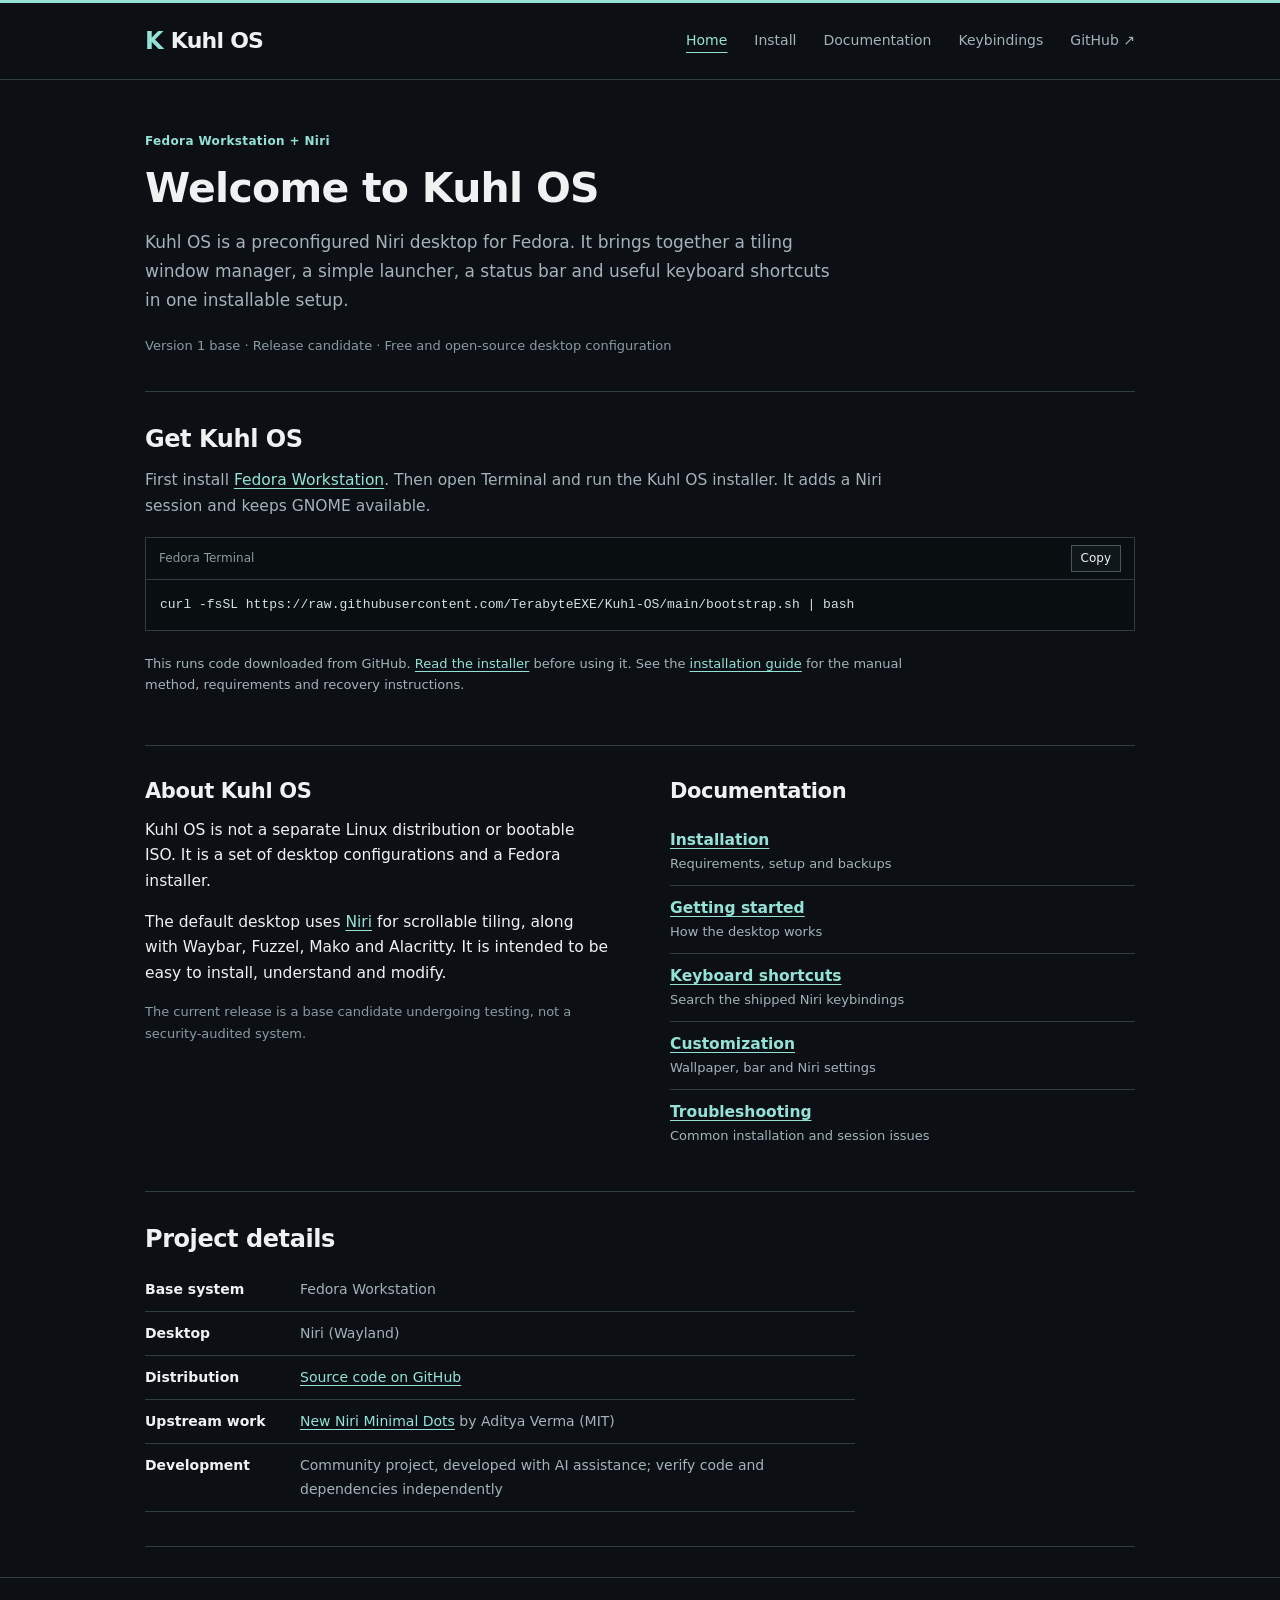
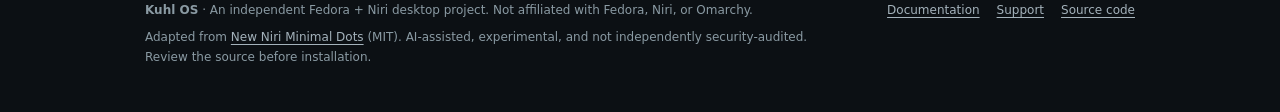
==== index.html @ a1ee79db "Debain like UI for wiki" ====
<!doctype html>
<html lang="en"><head><meta charset="utf-8"><meta name="viewport" content="width=device-width, initial-scale=1">
<meta name="theme-color" content="#0c1014"><meta name="description" content="Kuhl OS is a Fedora Workstation desktop setup based on Niri with a simple installer and documentation.">
<title>Fedora + Niri — Kuhl OS</title><link rel="icon" href="assets/favicon.svg" type="image/svg+xml">
<link rel="stylesheet" href="assets/site.css"><script src="assets/site.js" defer></script></head>
<body><a class="skip-link" href="#content">Skip to content</a>
<header class="topbar"><div class="wrap nav-inner">
<a href="index.html" class="brand" aria-label="Kuhl OS home"><span class="brand-mark" aria-hidden="true">K</span>Kuhl OS</a>
<button class="nav-toggle" type="button" data-nav-toggle aria-expanded="false" aria-controls="site-nav">Menu</button>
<nav id="site-nav" class="navlinks" data-navlinks aria-label="Main navigation"><a href="index.html" aria-current="page">Home</a><a href="install.html">Install</a><a href="wiki/index.html">Documentation</a><a href="wiki/keybinds.html">Keybindings</a><a class="nav-github" href="https://github.com/TerabyteEXE/Kuhl-OS" target="_blank" rel="noopener noreferrer">GitHub ↗</a></nav>
</div></header><main id="content"><div class="wrap">
<section class="home-intro" aria-labelledby="welcome">
      <p class="eyebrow">Fedora Workstation + Niri</p>
      <h1 id="welcome">Welcome to Kuhl OS</h1>
      <p class="lead">Kuhl OS is a preconfigured Niri desktop for Fedora. It brings together a tiling window manager, a simple launcher, a status bar and useful keyboard shortcuts in one installable setup.</p>
      <p class="project-meta">Version 1 base · Release candidate · Free and open-source desktop configuration</p>
    </section>

    <section class="home-section" aria-labelledby="install-heading">
      <h2 id="install-heading">Get Kuhl OS</h2>
      <p>First install <a href="https://fedoraproject.org/workstation/">Fedora Workstation</a>. Then open Terminal and run the Kuhl OS installer. It adds a Niri session and keeps GNOME available.</p>
      <div class="code-box">
        <div class="code-head"><span>Fedora Terminal</span><button type="button" class="copy-btn" data-copy="install-command" aria-label="Copy Kuhl OS install command">Copy</button></div>
        <pre id="install-command"><code>curl -fsSL https://raw.githubusercontent.com/TerabyteEXE/Kuhl-OS/main/bootstrap.sh | bash</code></pre>
      </div>
      <p class="home-note">This runs code downloaded from GitHub. <a href="https://github.com/TerabyteEXE/Kuhl-OS/blob/main/bootstrap.sh">Read the installer</a> before using it. See the <a href="install.html">installation guide</a> for the manual method, requirements and recovery instructions.</p>
    </section>

    <section class="home-section home-columns" aria-label="Project information and documentation">
      <div>
        <h2>About Kuhl OS</h2>
        <p>Kuhl OS is not a separate Linux distribution or bootable ISO. It is a set of desktop configurations and a Fedora installer.</p>
        <p>The default desktop uses <a href="https://github.com/YaLTeR/niri">Niri</a> for scrollable tiling, along with Waybar, Fuzzel, Mako and Alacritty. It is intended to be easy to install, understand and modify.</p>
        <p class="home-note">The current release is a base candidate undergoing testing, not a security-audited system.</p>
      </div>
      <div>
        <h2>Documentation</h2>
        <ul class="plain-list">
          <li><a href="install.html">Installation</a><span class="detail">Requirements, setup and backups</span></li>
          <li><a href="wiki/index.html">Getting started</a><span class="detail">How the desktop works</span></li>
          <li><a href="wiki/keybinds.html">Keyboard shortcuts</a><span class="detail">Search the shipped Niri keybindings</span></li>
          <li><a href="wiki/customization.html">Customization</a><span class="detail">Wallpaper, bar and Niri settings</span></li>
          <li><a href="wiki/troubleshooting.html">Troubleshooting</a><span class="detail">Common installation and session issues</span></li>
        </ul>
      </div>
    </section>

    <section class="home-section" aria-labelledby="details-heading">
      <h2 id="details-heading">Project details</h2>
      <table class="facts">
        <tbody>
          <tr><th scope="row">Base system</th><td>Fedora Workstation</td></tr>
          <tr><th scope="row">Desktop</th><td>Niri (Wayland)</td></tr>
          <tr><th scope="row">Distribution</th><td><a href="https://github.com/TerabyteEXE/Kuhl-OS">Source code on GitHub</a></td></tr>
          <tr><th scope="row">Upstream work</th><td><a href="https://github.com/youngcoder45/New-Niri-minimal-dots">New Niri Minimal Dots</a> by Aditya Verma (MIT)</td></tr>
          <tr><th scope="row">Development</th><td>Community project, developed with AI assistance; verify code and dependencies independently</td></tr>
        </tbody>
      </table>
    </section>
</div>
</main>
<footer class="footer"><div class="wrap footer-inner"><div>
<p><strong>Kuhl OS</strong> · An independent Fedora + Niri desktop project. Not affiliated with Fedora, Niri, or Omarchy.</p>
<p>Adapted from <a href="https://github.com/youngcoder45/New-Niri-minimal-dots">New Niri Minimal Dots</a> (MIT). AI-assisted, experimental, and not independently security-audited. Review the source before installation.</p></div>
<div class="footer-links"><a href="wiki/index.html">Documentation</a><a href="wiki/troubleshooting.html">Support</a><a href="https://github.com/TerabyteEXE/Kuhl-OS">Source code</a></div>
</div></footer></body></html>
---- assets/site.css ----
/* Kuhl OS web site · simple, documentation-first layout.
   Inspired by the straightforward structure of traditional Linux project sites.
   Original CSS; no Debian website source code is included. */
:root {
  color-scheme: dark;
  --bg: #0c1014;
  --panel: #10171b;
  --panel-alt: #141c20;
  --text: #eff2f2;
  --muted: #a4b2bb;
  --soft: #8a9aa3;
  --line: #303d43;
  --accent: #94e2d5;
  --accent-dark: #14342f;
  --code: #d2e1e3;
  --max: 990px;
}
* { box-sizing: border-box; }
html { scroll-behavior: smooth; }
body { margin: 0; min-height: 100vh; background: var(--bg); color: var(--text); font: 15.5px/1.65 system-ui, -apple-system, BlinkMacSystemFont, "Segoe UI", sans-serif; }
::selection { background: var(--accent); color: #0c1014; }
a { color: var(--accent); text-decoration: underline; text-decoration-thickness: 1px; text-underline-offset: 3px; }
a:hover { color: #c6fff3; }
button, input { font: inherit; }
button { cursor: pointer; }
a:focus-visible, button:focus-visible, input:focus-visible { outline: 2px solid var(--accent); outline-offset: 3px; }
[hidden] { display: none !important; }
.wrap { width: min(var(--max), calc(100% - 44px)); margin: 0 auto; }
.skip-link { position: absolute; top: -80px; left: 12px; z-index: 40; padding: 6px 12px; background: var(--accent); color: #071b1e; }
.skip-link:focus { top: 8px; }

/* Unadorned site navigation */
.topbar { border-top: 3px solid var(--accent); border-bottom: 1px solid var(--line); background: var(--bg); }
.nav-inner { min-height: 76px; display: flex; justify-content: space-between; align-items: center; column-gap: 30px; }
.brand { display: inline-flex; gap: 8px; align-items: center; flex-shrink: 0; font-size: 22px; font-weight: 700; letter-spacing: -.035em; color: var(--text); text-decoration: none; }
.brand:hover { color: var(--text); }
.brand-mark { color: var(--accent); font-size: 24px; font-weight: 700; line-height: 1; }
.navlinks { display: flex; align-items: center; gap: 27px; }
.navlinks a { font-size: 14px; color: var(--muted); text-decoration: none; }
.navlinks a:hover, .navlinks a[aria-current="page"] { color: var(--accent); text-decoration: underline; text-underline-offset: 7px; }
.navlinks .nav-github { color: var(--muted); }
.nav-toggle { display: none; background: transparent; border: 1px solid var(--line); border-radius: 2px; color: var(--text); padding: 5px 12px; }

/* Page typography */
main { min-height: calc(100vh - 270px); }
h1, h2, h3 { line-height: 1.3; font-weight: 650; letter-spacing: -.018em; }
h1 { font-size: clamp(31px, 4vw, 41px); margin: 0 0 13px; }
h2 { font-size: 24px; margin: 0 0 15px; }
h3 { font-size: 17px; margin: 0 0 6px; }
p { margin: 0 0 15px; }
.lead { font-size: 17px; color: var(--muted); max-width: 690px; line-height: 1.7; }
.eyebrow { color: var(--accent); font-weight: 650; font-size: 12px; margin: 0 0 10px; letter-spacing: .03em; }
.accent { color: var(--accent); }

/* Homepage: plain information, plain links, and a single install command */
.home-intro { padding: 52px 0 35px; border-bottom: 1px solid var(--line); }
.home-intro .lead { margin-bottom: 20px; }
.project-meta { font-size: 13px; color: var(--soft); margin: 0; }
.home-section { padding: 32px 0 34px; border-bottom: 1px solid var(--line); }
.home-section h2 { margin-bottom: 13px; }
.home-section > p { max-width: 770px; color: var(--muted); }
.home-columns { display: grid; grid-template-columns: 1fr 1fr; column-gap: 60px; }
.home-columns h2 { font-size: 21px; }
.plain-list { list-style: none; padding: 0; margin: 6px 0 0; }
.plain-list li { padding: 10px 0; border-bottom: 1px solid var(--line); }
.plain-list li:last-child { border-bottom: 0; }
.plain-list a { font-weight: 600; }
.plain-list .detail { display: block; color: var(--muted); font-size: 13px; }
.facts { border-collapse: collapse; font-size: 14px; width: 100%; max-width: 710px; }
.facts th, .facts td { text-align: left; padding: 10px 0; border-bottom: 1px solid var(--line); vertical-align: top; }
.facts th { width: 155px; font-weight: 650; color: var(--text); padding-right: 14px; }
.facts td { color: var(--muted); }
.home-note { color: var(--soft); font-size: 13px; }

/* Documentation pages retain all their content and interactions. */
.page-title { padding: 43px 0 29px; border-bottom: 1px solid var(--line); }
.page-title h1 { margin: 0 0 8px; }
.page-title .lead { margin: 0; font-size: 16px; }
.doc-shell { display: grid; grid-template-columns: 190px minmax(0, 1fr); column-gap: 46px; padding: 33px 0 68px; }
.side-nav { align-self: start; position: sticky; top: 18px; }
.side-label { font-size: 13px; color: var(--text); margin: 0 0 12px; font-weight: 700; }
.side-nav a { display: block; color: var(--muted); text-decoration: none; font-size: 13px; padding: 6px 0; }
.side-nav a:hover, .side-nav a.active { color: var(--accent); text-decoration: underline; text-underline-offset: 3px; }
.doc-content { min-width: 0; max-width: 760px; }
.doc-content h2 { font-size: 22px; border-bottom: 1px solid var(--line); padding-bottom: 7px; margin: 31px 0 13px; }
.doc-content h2:first-child { margin-top: 0; }
.doc-content h3 { font-size: 17px; margin: 23px 0 6px; }
.doc-content p, .doc-content li { color: var(--muted); }
.doc-content ul, .doc-content ol { padding-left: 23px; }
.doc-content li { margin: 8px 0; }
.doc-content strong { color: var(--text); }
.doc-content a:not(.action) { color: var(--accent); }
.note { padding: 12px 15px; margin: 20px 0; border-left: 3px solid var(--accent); background: var(--panel); color: var(--muted); font-size: 14px; }
.note strong { color: var(--text); }
.inline-code, .kbd { font: .87em/1.65 ui-monospace, SFMono-Regular, Menlo, Consolas, monospace; color: var(--code); background: #182227; padding: 2px 5px; border: 1px solid #304148; }
.kbd { white-space: normal; display: inline-block; }

/* Commands: functional copy buttons, understated framing */
.code-box { border: 1px solid var(--line); margin: 17px 0 22px; overflow: hidden; background: #090e11; }
.code-head { display: flex; justify-content: space-between; align-items: center; gap: 20px; padding: 7px 13px; border-bottom: 1px solid var(--line); color: var(--soft); font-size: 12px; }
.copy-btn { background: var(--panel); color: var(--text); border: 1px solid #455860; padding: 3px 9px; font-size: 12px; }
.copy-btn:hover { border-color: var(--accent); color: var(--accent); }
.code-box pre { color: var(--code); font: 13px/1.65 ui-monospace, SFMono-Regular, Menlo, Consolas, monospace; margin: 0; padding: 14px; overflow-x: auto; white-space: pre-wrap; overflow-wrap: anywhere; }
.code-box code { color: inherit; }
.steps { display: grid; gap: 17px; margin-top: 20px; }
.step { display: grid; grid-template-columns: 27px minmax(0, 1fr); column-gap: 14px; }
.step .no { font: 13px ui-monospace, monospace; color: var(--accent); padding-top: 2px; }
.step h3 { margin: 0 0 5px; }
.step p { margin-bottom: 0; }

/* Wiki links are just documentation links, not product cards */
.doc-card-grid { display: grid; grid-template-columns: 1fr 1fr; column-gap: 30px; row-gap: 0; margin: 5px 0 20px; }
.doc-card { display: block; text-decoration: none; padding: 12px 0; border-bottom: 1px solid var(--line); }
.doc-card:hover { text-decoration: none; }
.doc-card h3 { color: var(--accent); margin: 0 0 3px; font-size: 16px; }
.doc-card p { color: var(--muted); font-size: 13px; margin: 0; }

/* Searchable keybinding reference */
.key-search { width: 100%; color: var(--text); background: var(--panel); border: 1px solid #425158; padding: 10px 12px; margin: 5px 0 13px; }
.key-controls { display: flex; flex-wrap: wrap; gap: 6px; margin-bottom: 12px; }
.filter-btn { border: 1px solid var(--line); background: transparent; color: var(--muted); padding: 4px 9px; font-size: 12px; }
.filter-btn[aria-pressed="true"], .filter-btn:hover { color: #0b1c1e; border-color: var(--accent); background: var(--accent); }
.key-group { margin-bottom: 27px; }
.key-group h2 { font-size: 19px; margin: 24px 0 8px; }
.key-table { width: 100%; border-collapse: collapse; }
.key-table td { vertical-align: top; text-align: left; border-bottom: 1px solid #29373e; padding: 8px 5px; font-size: 13px; color: var(--muted); }
.key-table td:first-child { width: 43%; color: var(--text); }
.result-count { color: var(--soft); font-size: 13px; }
.no-results { display: none; padding: 18px 0; color: var(--muted); }
hr { border: 0; border-top: 1px solid var(--line); margin: 24px 0; }

/* Footer */
.footer { margin-top: 30px; border-top: 1px solid var(--line); padding: 23px 0 36px; }
.footer-inner { display: flex; justify-content: space-between; gap: 38px; }
.footer p { color: var(--soft); font-size: 12px; max-width: 680px; margin: 0 0 8px; }
.footer a { color: var(--muted); }
.footer-links { display: flex; align-items: start; gap: 17px; flex-wrap: wrap; font-size: 12px; }

@media (max-width: 800px) {
  .doc-shell { grid-template-columns: 150px minmax(0, 1fr); column-gap: 28px; }
  .navlinks { gap: 17px; }
  .home-columns { column-gap: 35px; }
}
@media (max-width: 660px) {
  .wrap { width: calc(100% - 30px); }
  .nav-inner { min-height: 63px; }
  .nav-toggle { display: block; }
  .navlinks { display: none; position: absolute; top: 65px; right: 0; left: 0; z-index: 22; flex-direction: column; align-items: stretch; gap: 0; padding: 9px 15px 14px; background: var(--bg); border-bottom: 1px solid var(--line); }
  .navlinks.open { display: flex; }
  .navlinks a { display: block; padding: 7px 0; }
  .home-intro { padding-top: 35px; }
  .home-section { padding: 27px 0; }
  .home-columns, .doc-card-grid { grid-template-columns: 1fr; }
  .home-columns > div + div { margin-top: 24px; }
  .page-title { padding-top: 30px; }
  .doc-shell { display: block; padding-top: 25px; }
  .side-nav { position: static; padding-bottom: 15px; border-bottom: 1px solid var(--line); margin-bottom: 24px; }
  .side-nav a { display: inline-block; margin-right: 16px; }
  .footer-inner { flex-direction: column; gap: 13px; }
  .facts th { width: 110px; }
  .key-table td:first-child { width: 52%; }
}
@media (prefers-reduced-motion: reduce) { html { scroll-behavior: auto; } }
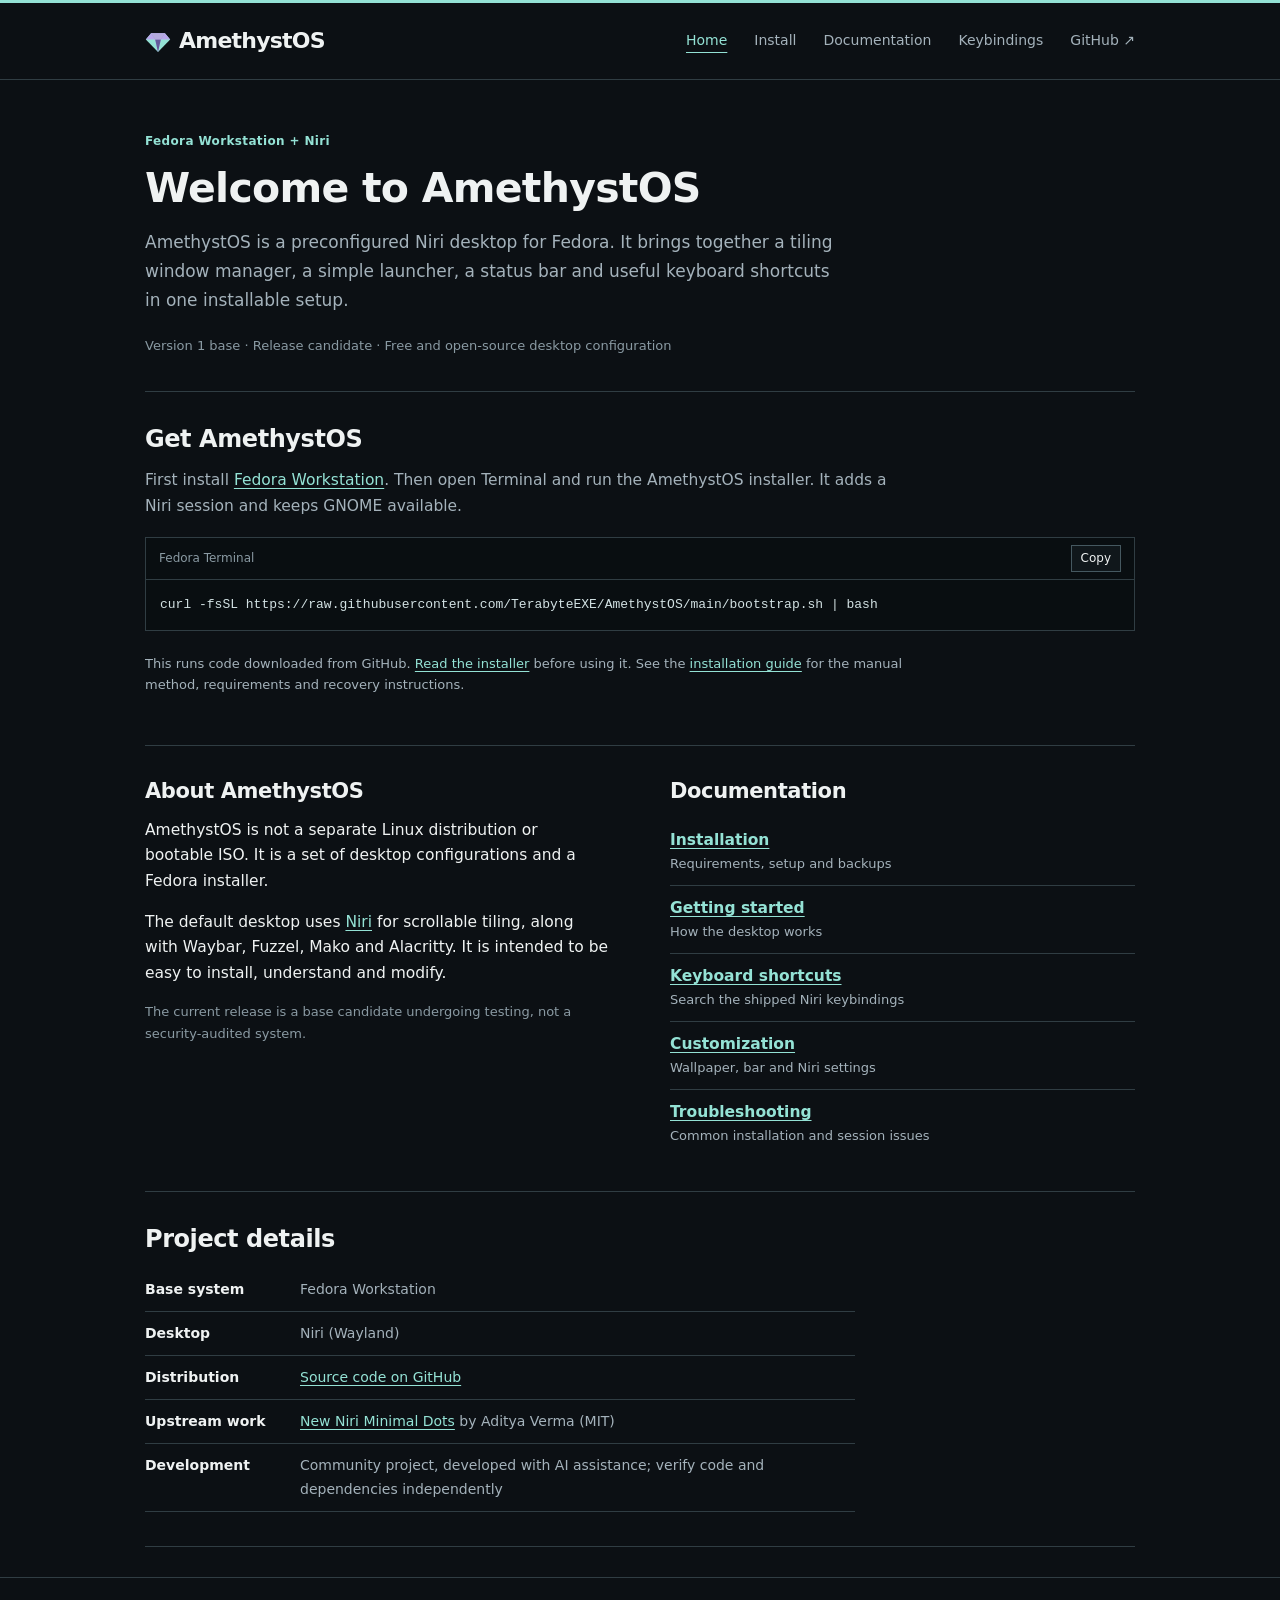
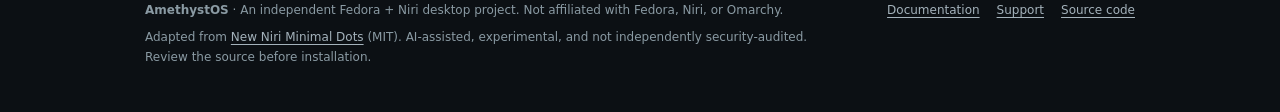
==== commit 839f7af1: "fixed" ====
--- a/index.html
+++ b/index.html
@@ -1,35 +1,35 @@
 <!doctype html>
 <html lang="en"><head><meta charset="utf-8"><meta name="viewport" content="width=device-width, initial-scale=1">
-<meta name="theme-color" content="#0c1014"><meta name="description" content="Kuhl OS is a Fedora Workstation desktop setup based on Niri with a simple installer and documentation.">
-<title>Fedora + Niri — Kuhl OS</title><link rel="icon" href="assets/favicon.svg" type="image/svg+xml">
+<meta name="theme-color" content="#0c1014"><meta name="description" content="AmethystOS is a Fedora Workstation desktop setup based on Niri with a simple installer and documentation.">
+<title>Fedora + Niri — AmethystOS</title><link rel="icon" href="assets/favicon.svg" type="image/svg+xml">
 <link rel="stylesheet" href="assets/site.css"><script src="assets/site.js" defer></script></head>
 <body><a class="skip-link" href="#content">Skip to content</a>
 <header class="topbar"><div class="wrap nav-inner">
-<a href="index.html" class="brand" aria-label="Kuhl OS home"><span class="brand-mark" aria-hidden="true">K</span>Kuhl OS</a>
+<a href="index.html" class="brand" aria-label="AmethystOS home"><img class="brand-icon" src="assets/logo.svg" alt="" width="26" height="26">AmethystOS</a>
 <button class="nav-toggle" type="button" data-nav-toggle aria-expanded="false" aria-controls="site-nav">Menu</button>
-<nav id="site-nav" class="navlinks" data-navlinks aria-label="Main navigation"><a href="index.html" aria-current="page">Home</a><a href="install.html">Install</a><a href="wiki/index.html">Documentation</a><a href="wiki/keybinds.html">Keybindings</a><a class="nav-github" href="https://github.com/TerabyteEXE/Kuhl-OS" target="_blank" rel="noopener noreferrer">GitHub ↗</a></nav>
+<nav id="site-nav" class="navlinks" data-navlinks aria-label="Main navigation"><a href="index.html" aria-current="page">Home</a><a href="install.html">Install</a><a href="wiki/index.html">Documentation</a><a href="wiki/keybinds.html">Keybindings</a><a class="nav-github" href="https://github.com/TerabyteEXE/AmethystOS" target="_blank" rel="noopener noreferrer">GitHub ↗</a></nav>
 </div></header><main id="content"><div class="wrap">
 <section class="home-intro" aria-labelledby="welcome">
       <p class="eyebrow">Fedora Workstation + Niri</p>
-      <h1 id="welcome">Welcome to Kuhl OS</h1>
-      <p class="lead">Kuhl OS is a preconfigured Niri desktop for Fedora. It brings together a tiling window manager, a simple launcher, a status bar and useful keyboard shortcuts in one installable setup.</p>
+      <h1 id="welcome">Welcome to AmethystOS</h1>
+      <p class="lead">AmethystOS is a preconfigured Niri desktop for Fedora. It brings together a tiling window manager, a simple launcher, a status bar and useful keyboard shortcuts in one installable setup.</p>
       <p class="project-meta">Version 1 base · Release candidate · Free and open-source desktop configuration</p>
     </section>
 
     <section class="home-section" aria-labelledby="install-heading">
-      <h2 id="install-heading">Get Kuhl OS</h2>
-      <p>First install <a href="https://fedoraproject.org/workstation/">Fedora Workstation</a>. Then open Terminal and run the Kuhl OS installer. It adds a Niri session and keeps GNOME available.</p>
+      <h2 id="install-heading">Get AmethystOS</h2>
+      <p>First install <a href="https://fedoraproject.org/workstation/">Fedora Workstation</a>. Then open Terminal and run the AmethystOS installer. It adds a Niri session and keeps GNOME available.</p>
       <div class="code-box">
-        <div class="code-head"><span>Fedora Terminal</span><button type="button" class="copy-btn" data-copy="install-command" aria-label="Copy Kuhl OS install command">Copy</button></div>
-        <pre id="install-command"><code>curl -fsSL https://raw.githubusercontent.com/TerabyteEXE/Kuhl-OS/main/bootstrap.sh | bash</code></pre>
+        <div class="code-head"><span>Fedora Terminal</span><button type="button" class="copy-btn" data-copy="install-command" aria-label="Copy AmethystOS install command">Copy</button></div>
+        <pre id="install-command"><code>curl -fsSL https://raw.githubusercontent.com/TerabyteEXE/AmethystOS/main/bootstrap.sh | bash</code></pre>
       </div>
-      <p class="home-note">This runs code downloaded from GitHub. <a href="https://github.com/TerabyteEXE/Kuhl-OS/blob/main/bootstrap.sh">Read the installer</a> before using it. See the <a href="install.html">installation guide</a> for the manual method, requirements and recovery instructions.</p>
+      <p class="home-note">This runs code downloaded from GitHub. <a href="https://github.com/TerabyteEXE/AmethystOS/blob/main/bootstrap.sh">Read the installer</a> before using it. See the <a href="install.html">installation guide</a> for the manual method, requirements and recovery instructions.</p>
     </section>
 
     <section class="home-section home-columns" aria-label="Project information and documentation">
       <div>
-        <h2>About Kuhl OS</h2>
-        <p>Kuhl OS is not a separate Linux distribution or bootable ISO. It is a set of desktop configurations and a Fedora installer.</p>
+        <h2>About AmethystOS</h2>
+        <p>AmethystOS is not a separate Linux distribution or bootable ISO. It is a set of desktop configurations and a Fedora installer.</p>
         <p>The default desktop uses <a href="https://github.com/YaLTeR/niri">Niri</a> for scrollable tiling, along with Waybar, Fuzzel, Mako and Alacritty. It is intended to be easy to install, understand and modify.</p>
         <p class="home-note">The current release is a base candidate undergoing testing, not a security-audited system.</p>
       </div>
@@ -51,7 +51,7 @@
         <tbody>
           <tr><th scope="row">Base system</th><td>Fedora Workstation</td></tr>
           <tr><th scope="row">Desktop</th><td>Niri (Wayland)</td></tr>
-          <tr><th scope="row">Distribution</th><td><a href="https://github.com/TerabyteEXE/Kuhl-OS">Source code on GitHub</a></td></tr>
+          <tr><th scope="row">Distribution</th><td><a href="https://github.com/TerabyteEXE/AmethystOS">Source code on GitHub</a></td></tr>
           <tr><th scope="row">Upstream work</th><td><a href="https://github.com/youngcoder45/New-Niri-minimal-dots">New Niri Minimal Dots</a> by Aditya Verma (MIT)</td></tr>
           <tr><th scope="row">Development</th><td>Community project, developed with AI assistance; verify code and dependencies independently</td></tr>
         </tbody>
@@ -60,7 +60,7 @@
 </div>
 </main>
 <footer class="footer"><div class="wrap footer-inner"><div>
-<p><strong>Kuhl OS</strong> · An independent Fedora + Niri desktop project. Not affiliated with Fedora, Niri, or Omarchy.</p>
+<p><strong>AmethystOS</strong> · An independent Fedora + Niri desktop project. Not affiliated with Fedora, Niri, or Omarchy.</p>
 <p>Adapted from <a href="https://github.com/youngcoder45/New-Niri-minimal-dots">New Niri Minimal Dots</a> (MIT). AI-assisted, experimental, and not independently security-audited. Review the source before installation.</p></div>
-<div class="footer-links"><a href="wiki/index.html">Documentation</a><a href="wiki/troubleshooting.html">Support</a><a href="https://github.com/TerabyteEXE/Kuhl-OS">Source code</a></div>
+<div class="footer-links"><a href="wiki/index.html">Documentation</a><a href="wiki/troubleshooting.html">Support</a><a href="https://github.com/TerabyteEXE/AmethystOS">Source code</a></div>
 </div></footer></body></html>
--- a/assets/site.css
+++ b/assets/site.css
@@ -1,4 +1,4 @@
-/* Kuhl OS web site · simple, documentation-first layout.
+/* AmethystOS web site · simple, documentation-first layout.
    Inspired by the straightforward structure of traditional Linux project sites.
    Original CSS; no Debian website source code is included. */
 :root {
@@ -34,7 +34,7 @@
 .nav-inner { min-height: 76px; display: flex; justify-content: space-between; align-items: center; column-gap: 30px; }
 .brand { display: inline-flex; gap: 8px; align-items: center; flex-shrink: 0; font-size: 22px; font-weight: 700; letter-spacing: -.035em; color: var(--text); text-decoration: none; }
 .brand:hover { color: var(--text); }
-.brand-mark { color: var(--accent); font-size: 24px; font-weight: 700; line-height: 1; }
+.brand-icon { display: block; width: 26px; height: 26px; flex: 0 0 26px; }
 .navlinks { display: flex; align-items: center; gap: 27px; }
 .navlinks a { font-size: 14px; color: var(--muted); text-decoration: none; }
 .navlinks a:hover, .navlinks a[aria-current="page"] { color: var(--accent); text-decoration: underline; text-underline-offset: 7px; }
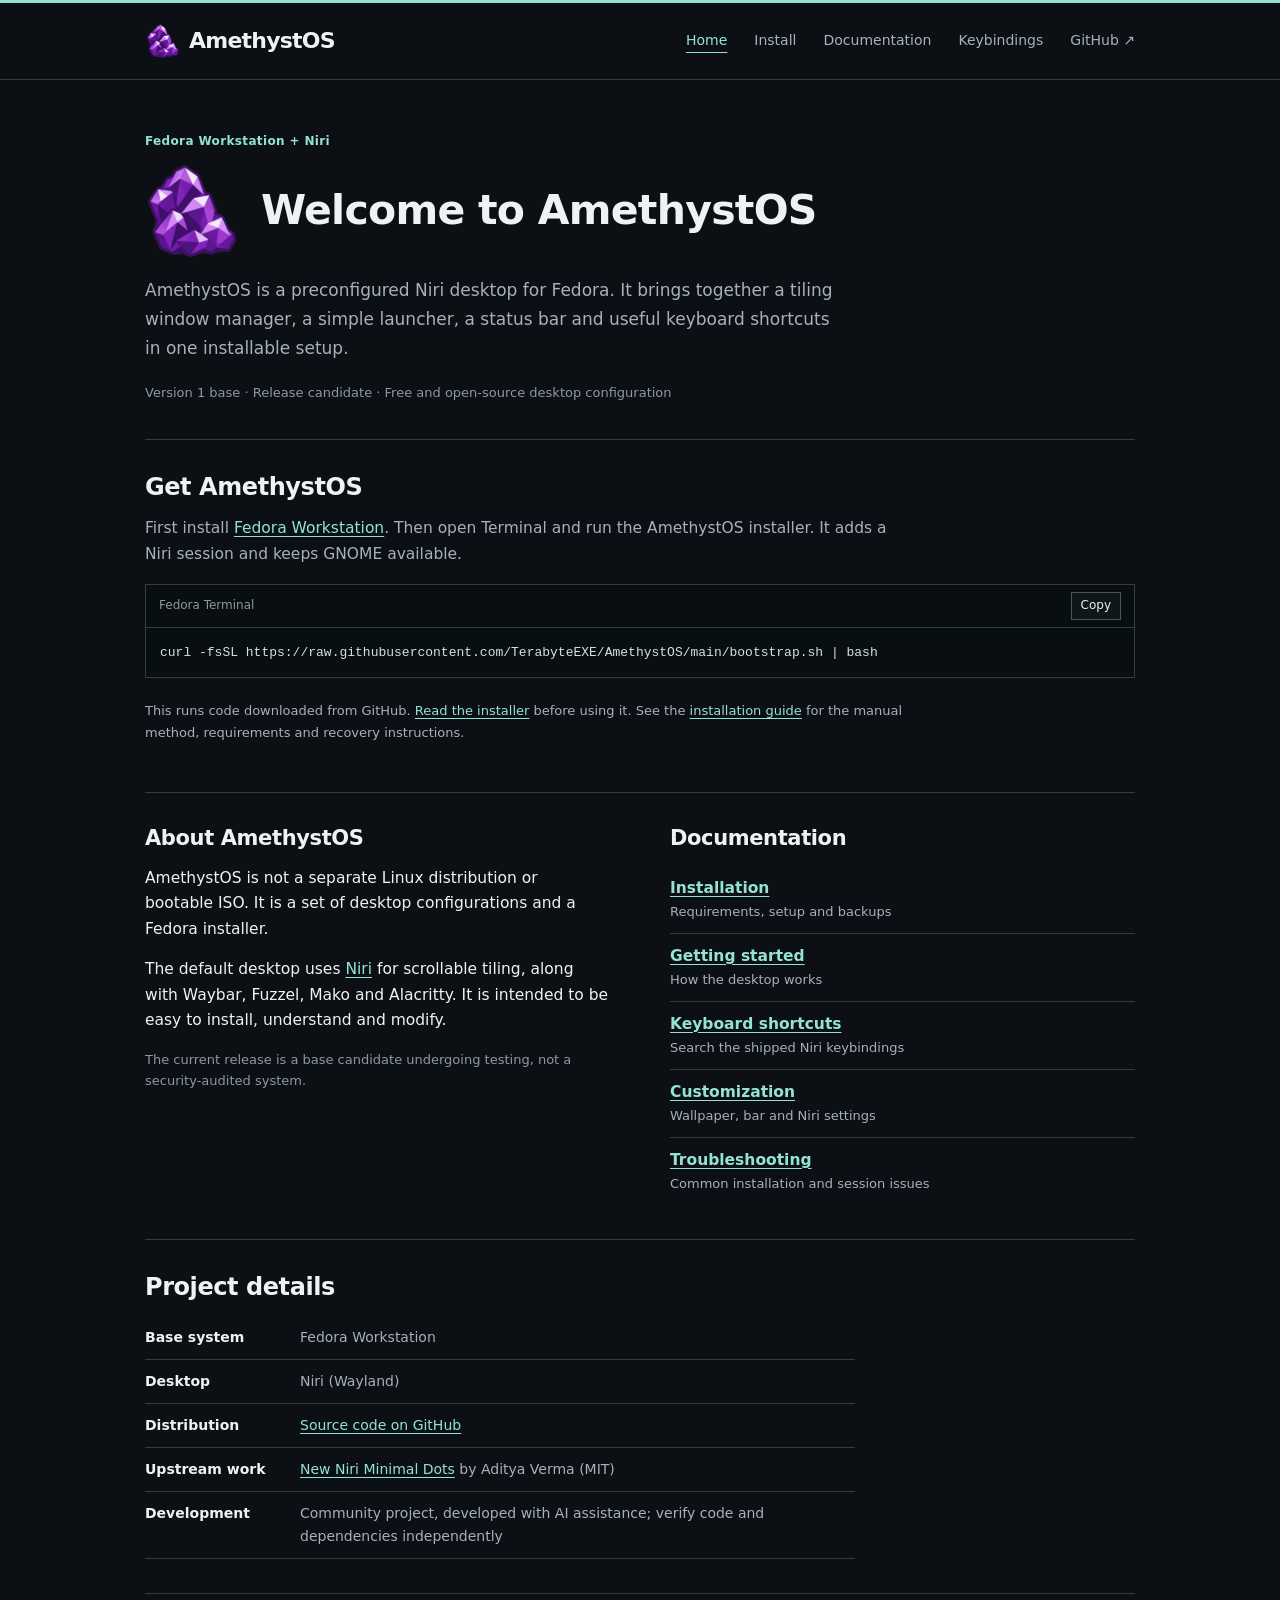
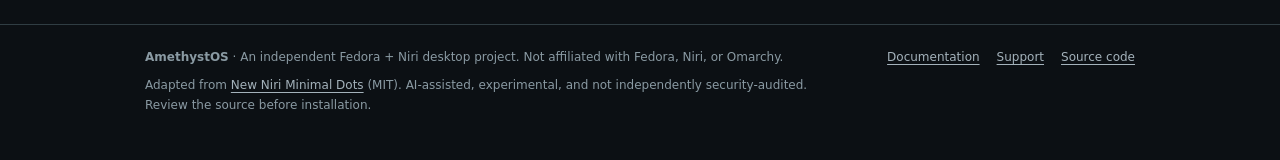
==== commit 4bb13078: "Logo and proper website" ====
--- a/index.html
+++ b/index.html
@@ -1,17 +1,21 @@
 <!doctype html>
 <html lang="en"><head><meta charset="utf-8"><meta name="viewport" content="width=device-width, initial-scale=1">
 <meta name="theme-color" content="#0c1014"><meta name="description" content="AmethystOS is a Fedora Workstation desktop setup based on Niri with a simple installer and documentation.">
-<title>Fedora + Niri — AmethystOS</title><link rel="icon" href="assets/favicon.svg" type="image/svg+xml">
+<title>Fedora + Niri — AmethystOS</title><link rel="icon" href="assets/favicon.png" type="image/png">
+<link rel="apple-touch-icon" href="assets/apple-touch-icon.png">
 <link rel="stylesheet" href="assets/site.css"><script src="assets/site.js" defer></script></head>
 <body><a class="skip-link" href="#content">Skip to content</a>
 <header class="topbar"><div class="wrap nav-inner">
-<a href="index.html" class="brand" aria-label="AmethystOS home"><img class="brand-icon" src="assets/logo.svg" alt="" width="26" height="26">AmethystOS</a>
+<a href="index.html" class="brand" aria-label="AmethystOS home"><img class="brand-icon" src="assets/branding/amethyst-logo.png" alt="" width="36" height="36">AmethystOS</a>
 <button class="nav-toggle" type="button" data-nav-toggle aria-expanded="false" aria-controls="site-nav">Menu</button>
 <nav id="site-nav" class="navlinks" data-navlinks aria-label="Main navigation"><a href="index.html" aria-current="page">Home</a><a href="install.html">Install</a><a href="wiki/index.html">Documentation</a><a href="wiki/keybinds.html">Keybindings</a><a class="nav-github" href="https://github.com/TerabyteEXE/AmethystOS" target="_blank" rel="noopener noreferrer">GitHub ↗</a></nav>
 </div></header><main id="content"><div class="wrap">
 <section class="home-intro" aria-labelledby="welcome">
       <p class="eyebrow">Fedora Workstation + Niri</p>
-      <h1 id="welcome">Welcome to AmethystOS</h1>
+      <div class="home-heading">
+        <img class="home-mark" src="assets/branding/amethyst-logo.png" alt="AmethystOS purple crystal logo" width="94" height="98">
+        <h1 id="welcome">Welcome to AmethystOS</h1>
+      </div>
       <p class="lead">AmethystOS is a preconfigured Niri desktop for Fedora. It brings together a tiling window manager, a simple launcher, a status bar and useful keyboard shortcuts in one installable setup.</p>
       <p class="project-meta">Version 1 base · Release candidate · Free and open-source desktop configuration</p>
     </section>
--- a/assets/site.css
+++ b/assets/site.css
@@ -34,7 +34,7 @@
 .nav-inner { min-height: 76px; display: flex; justify-content: space-between; align-items: center; column-gap: 30px; }
 .brand { display: inline-flex; gap: 8px; align-items: center; flex-shrink: 0; font-size: 22px; font-weight: 700; letter-spacing: -.035em; color: var(--text); text-decoration: none; }
 .brand:hover { color: var(--text); }
-.brand-icon { display: block; width: 26px; height: 26px; flex: 0 0 26px; }
+.brand-icon { display: block; width: 36px; height: 36px; flex: 0 0 36px; object-fit: contain; }
 .navlinks { display: flex; align-items: center; gap: 27px; }
 .navlinks a { font-size: 14px; color: var(--muted); text-decoration: none; }
 .navlinks a:hover, .navlinks a[aria-current="page"] { color: var(--accent); text-decoration: underline; text-underline-offset: 7px; }
@@ -55,6 +55,11 @@
 /* Homepage: plain information, plain links, and a single install command */
 .home-intro { padding: 52px 0 35px; border-bottom: 1px solid var(--line); }
 .home-intro .lead { margin-bottom: 20px; }
+/* Official crystal logo, supplied by the project creator. Simple presentation,
+   with no generated illustration or redesigned mark. */
+.home-heading { display: flex; align-items: center; gap: 22px; margin-bottom: 16px; }
+.home-mark { display: block; width: 94px; height: 98px; object-fit: contain; flex: 0 0 94px; }
+.home-heading h1 { margin-bottom: 0; }
 .project-meta { font-size: 13px; color: var(--soft); margin: 0; }
 .home-section { padding: 32px 0 34px; border-bottom: 1px solid var(--line); }
 .home-section h2 { margin-bottom: 13px; }
@@ -149,6 +154,9 @@
   .navlinks.open { display: flex; }
   .navlinks a { display: block; padding: 7px 0; }
   .home-intro { padding-top: 35px; }
+  .home-heading { gap: 12px; align-items: center; }
+  .home-mark { width: 66px; height: 69px; flex-basis: 66px; }
+  .home-heading h1 { font-size: clamp(26px, 7vw, 34px); }
   .home-section { padding: 27px 0; }
   .home-columns, .doc-card-grid { grid-template-columns: 1fr; }
   .home-columns > div + div { margin-top: 24px; }
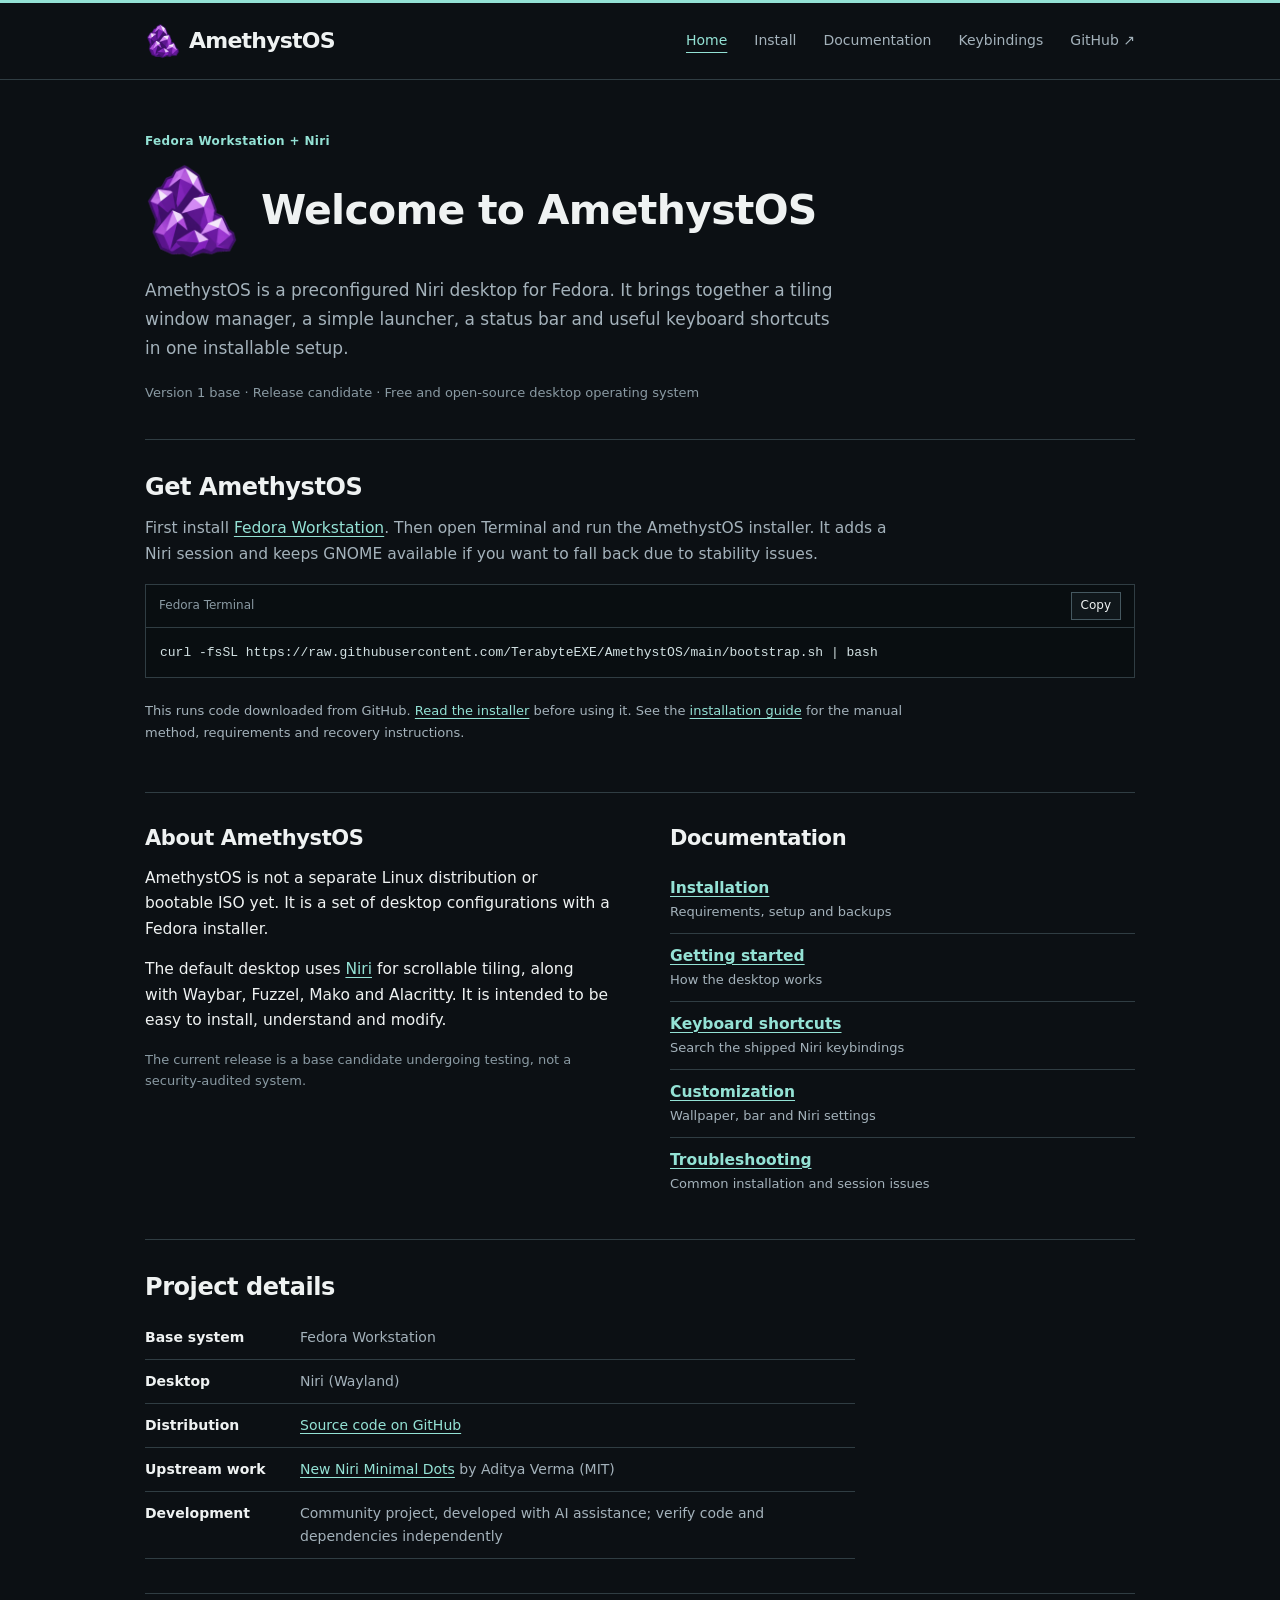
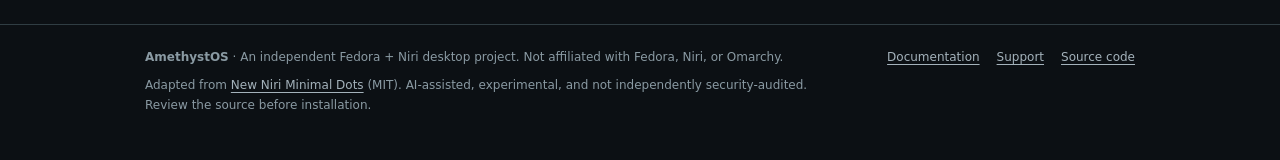
==== commit 04d67fec: "Update project description and installation instructions" ====
--- a/index.html
+++ b/index.html
@@ -17,12 +17,12 @@
         <h1 id="welcome">Welcome to AmethystOS</h1>
       </div>
       <p class="lead">AmethystOS is a preconfigured Niri desktop for Fedora. It brings together a tiling window manager, a simple launcher, a status bar and useful keyboard shortcuts in one installable setup.</p>
-      <p class="project-meta">Version 1 base · Release candidate · Free and open-source desktop configuration</p>
+      <p class="project-meta">Version 1 base · Release candidate · Free and open-source desktop operating system</p>
     </section>
 
     <section class="home-section" aria-labelledby="install-heading">
       <h2 id="install-heading">Get AmethystOS</h2>
-      <p>First install <a href="https://fedoraproject.org/workstation/">Fedora Workstation</a>. Then open Terminal and run the AmethystOS installer. It adds a Niri session and keeps GNOME available.</p>
+      <p>First install <a href="https://fedoraproject.org/workstation/">Fedora Workstation</a>. Then open Terminal and run the AmethystOS installer. It adds a Niri session and keeps GNOME available if you want to fall back due to stability issues.</p>
       <div class="code-box">
         <div class="code-head"><span>Fedora Terminal</span><button type="button" class="copy-btn" data-copy="install-command" aria-label="Copy AmethystOS install command">Copy</button></div>
         <pre id="install-command"><code>curl -fsSL https://raw.githubusercontent.com/TerabyteEXE/AmethystOS/main/bootstrap.sh | bash</code></pre>
@@ -33,7 +33,7 @@
     <section class="home-section home-columns" aria-label="Project information and documentation">
       <div>
         <h2>About AmethystOS</h2>
-        <p>AmethystOS is not a separate Linux distribution or bootable ISO. It is a set of desktop configurations and a Fedora installer.</p>
+        <p>AmethystOS is not a separate Linux distribution or bootable ISO yet. It is a set of desktop configurations with a Fedora installer.</p>
         <p>The default desktop uses <a href="https://github.com/YaLTeR/niri">Niri</a> for scrollable tiling, along with Waybar, Fuzzel, Mako and Alacritty. It is intended to be easy to install, understand and modify.</p>
         <p class="home-note">The current release is a base candidate undergoing testing, not a security-audited system.</p>
       </div>
@@ -67,4 +67,4 @@
 <p><strong>AmethystOS</strong> · An independent Fedora + Niri desktop project. Not affiliated with Fedora, Niri, or Omarchy.</p>
 <p>Adapted from <a href="https://github.com/youngcoder45/New-Niri-minimal-dots">New Niri Minimal Dots</a> (MIT). AI-assisted, experimental, and not independently security-audited. Review the source before installation.</p></div>
 <div class="footer-links"><a href="wiki/index.html">Documentation</a><a href="wiki/troubleshooting.html">Support</a><a href="https://github.com/TerabyteEXE/AmethystOS">Source code</a></div>
-</div></footer></body></html>+</div></footer></body></html>
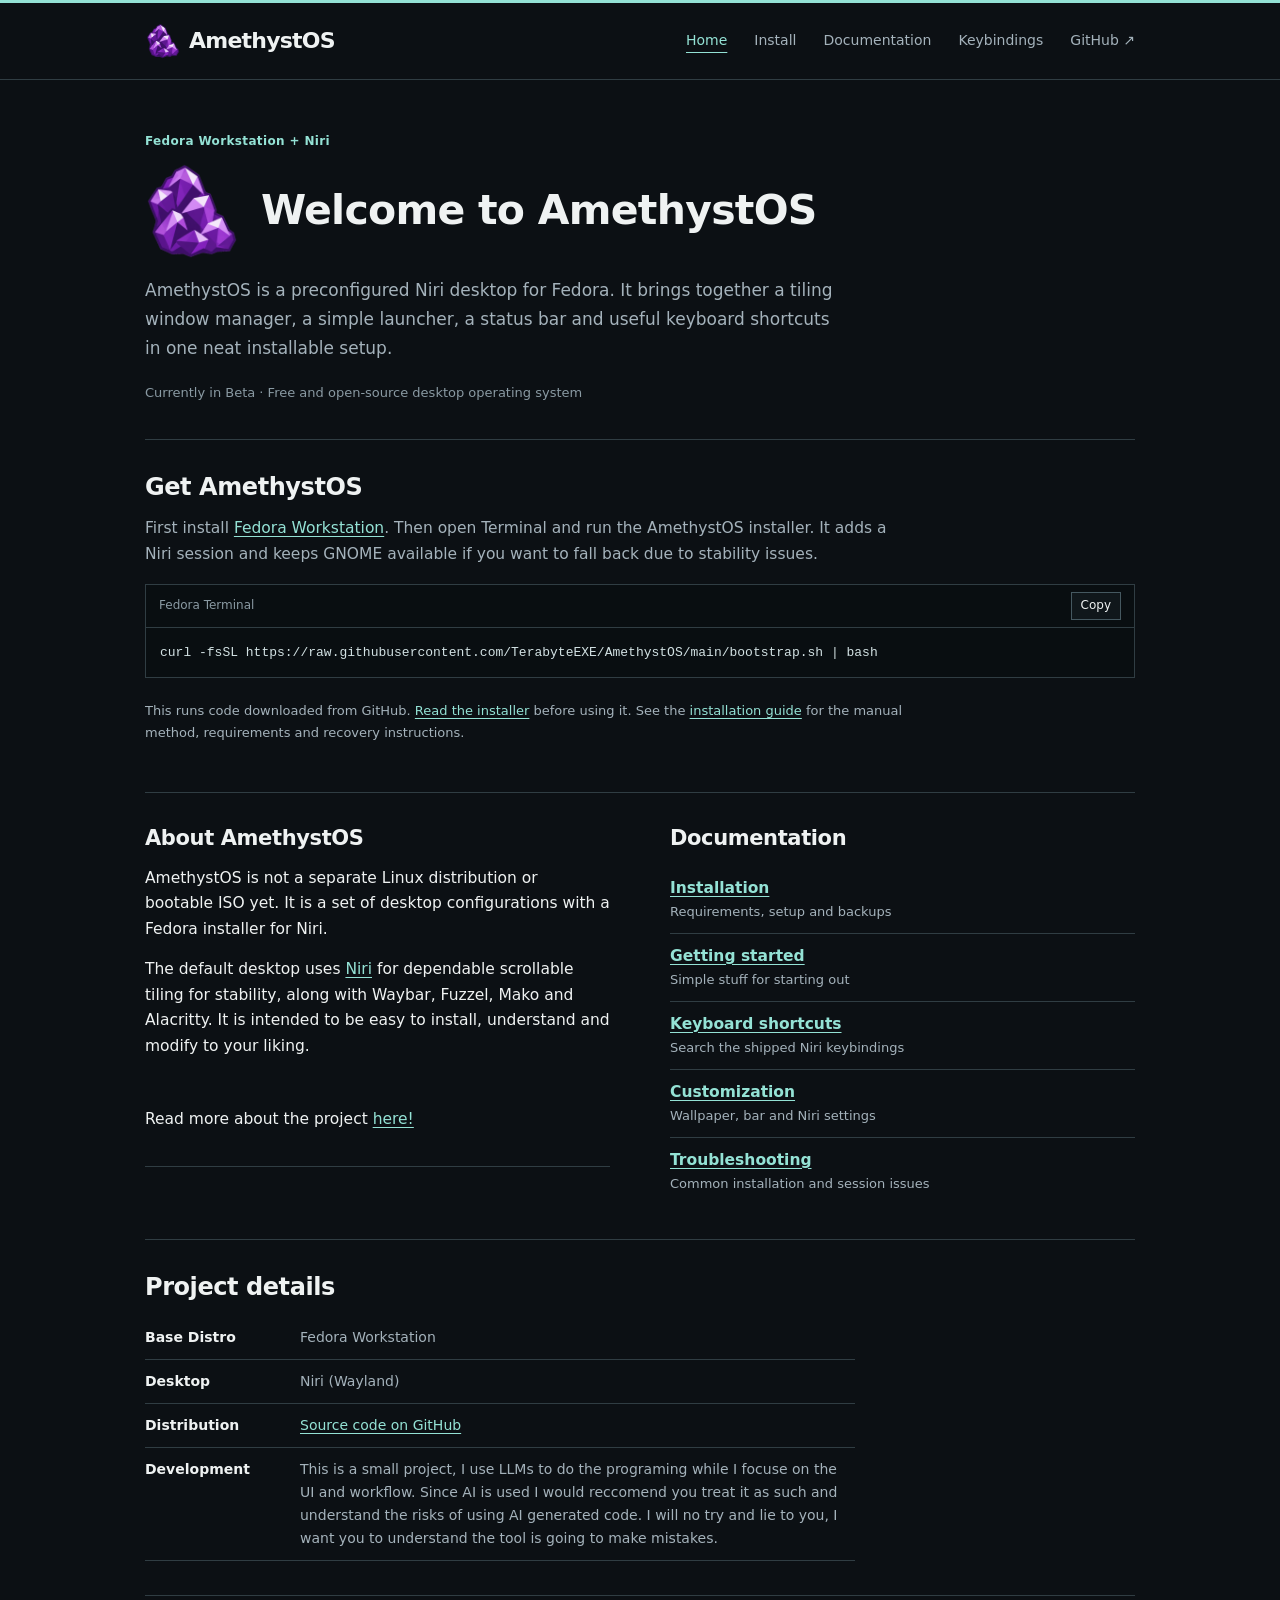
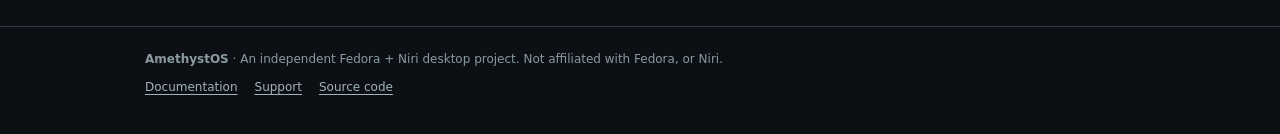
==== commit 91b37a3a: "added about and fixed wallpapers." ====
--- a/index.html
+++ b/index.html
@@ -16,10 +16,9 @@
         <img class="home-mark" src="assets/branding/amethyst-logo.png" alt="AmethystOS purple crystal logo" width="94" height="98">
         <h1 id="welcome">Welcome to AmethystOS</h1>
       </div>
-      <p class="lead">AmethystOS is a preconfigured Niri desktop for Fedora. It brings together a tiling window manager, a simple launcher, a status bar and useful keyboard shortcuts in one installable setup.</p>
-      <p class="project-meta">Version 1 base · Release candidate · Free and open-source desktop operating system</p>
+      <p class="lead">AmethystOS is a preconfigured Niri desktop for Fedora. It brings together a tiling window manager, a simple launcher, a status bar and useful keyboard shortcuts in one neat installable setup.</p>
+      <p class="project-meta">Currently in Beta · Free and open-source desktop operating system</p>
     </section>
-
     <section class="home-section" aria-labelledby="install-heading">
       <h2 id="install-heading">Get AmethystOS</h2>
       <p>First install <a href="https://fedoraproject.org/workstation/">Fedora Workstation</a>. Then open Terminal and run the AmethystOS installer. It adds a Niri session and keeps GNOME available if you want to fall back due to stability issues.</p>
@@ -33,15 +32,15 @@
     <section class="home-section home-columns" aria-label="Project information and documentation">
       <div>
         <h2>About AmethystOS</h2>
-        <p>AmethystOS is not a separate Linux distribution or bootable ISO yet. It is a set of desktop configurations with a Fedora installer.</p>
-        <p>The default desktop uses <a href="https://github.com/YaLTeR/niri">Niri</a> for scrollable tiling, along with Waybar, Fuzzel, Mako and Alacritty. It is intended to be easy to install, understand and modify.</p>
-        <p class="home-note">The current release is a base candidate undergoing testing, not a security-audited system.</p>
+        <p>AmethystOS is not a separate Linux distribution or bootable ISO yet. It is a set of desktop configurations with a Fedora installer for Niri.</p>
+        <p>The default desktop uses <a href="https://github.com/YaLTeR/niri">Niri</a> for dependable scrollable tiling for stability, along with Waybar, Fuzzel, Mako and Alacritty. It is intended to be easy to install, understand and modify to your liking.</p>
+        <p class="home-section">Read more about the project <a href="about.html">here!</a></p>
       </div>
       <div>
         <h2>Documentation</h2>
         <ul class="plain-list">
           <li><a href="install.html">Installation</a><span class="detail">Requirements, setup and backups</span></li>
-          <li><a href="wiki/index.html">Getting started</a><span class="detail">How the desktop works</span></li>
+          <li><a href="wiki/index.html">Getting started</a><span class="detail">Simple stuff for starting out</span></li>
           <li><a href="wiki/keybinds.html">Keyboard shortcuts</a><span class="detail">Search the shipped Niri keybindings</span></li>
           <li><a href="wiki/customization.html">Customization</a><span class="detail">Wallpaper, bar and Niri settings</span></li>
           <li><a href="wiki/troubleshooting.html">Troubleshooting</a><span class="detail">Common installation and session issues</span></li>
@@ -53,18 +52,16 @@
       <h2 id="details-heading">Project details</h2>
       <table class="facts">
         <tbody>
-          <tr><th scope="row">Base system</th><td>Fedora Workstation</td></tr>
+          <tr><th scope="row">Base Distro</th><td>Fedora Workstation</td></tr>
           <tr><th scope="row">Desktop</th><td>Niri (Wayland)</td></tr>
           <tr><th scope="row">Distribution</th><td><a href="https://github.com/TerabyteEXE/AmethystOS">Source code on GitHub</a></td></tr>
-          <tr><th scope="row">Upstream work</th><td><a href="https://github.com/youngcoder45/New-Niri-minimal-dots">New Niri Minimal Dots</a> by Aditya Verma (MIT)</td></tr>
-          <tr><th scope="row">Development</th><td>Community project, developed with AI assistance; verify code and dependencies independently</td></tr>
+          <tr><th scope="row">Development</th><td>This is a small project, I use LLMs to do the programing while I focuse on the UI and workflow. Since AI is used I would reccomend you treat it as such and understand the risks of using AI generated code. I will no try and lie to you, I want you to understand the tool is going to make mistakes.</td></tr>
         </tbody>
       </table>
     </section>
 </div>
 </main>
 <footer class="footer"><div class="wrap footer-inner"><div>
-<p><strong>AmethystOS</strong> · An independent Fedora + Niri desktop project. Not affiliated with Fedora, Niri, or Omarchy.</p>
-<p>Adapted from <a href="https://github.com/youngcoder45/New-Niri-minimal-dots">New Niri Minimal Dots</a> (MIT). AI-assisted, experimental, and not independently security-audited. Review the source before installation.</p></div>
+<p><strong>AmethystOS</strong> · An independent Fedora + Niri desktop project. Not affiliated with Fedora, or Niri.</p>
 <div class="footer-links"><a href="wiki/index.html">Documentation</a><a href="wiki/troubleshooting.html">Support</a><a href="https://github.com/TerabyteEXE/AmethystOS">Source code</a></div>
 </div></footer></body></html>
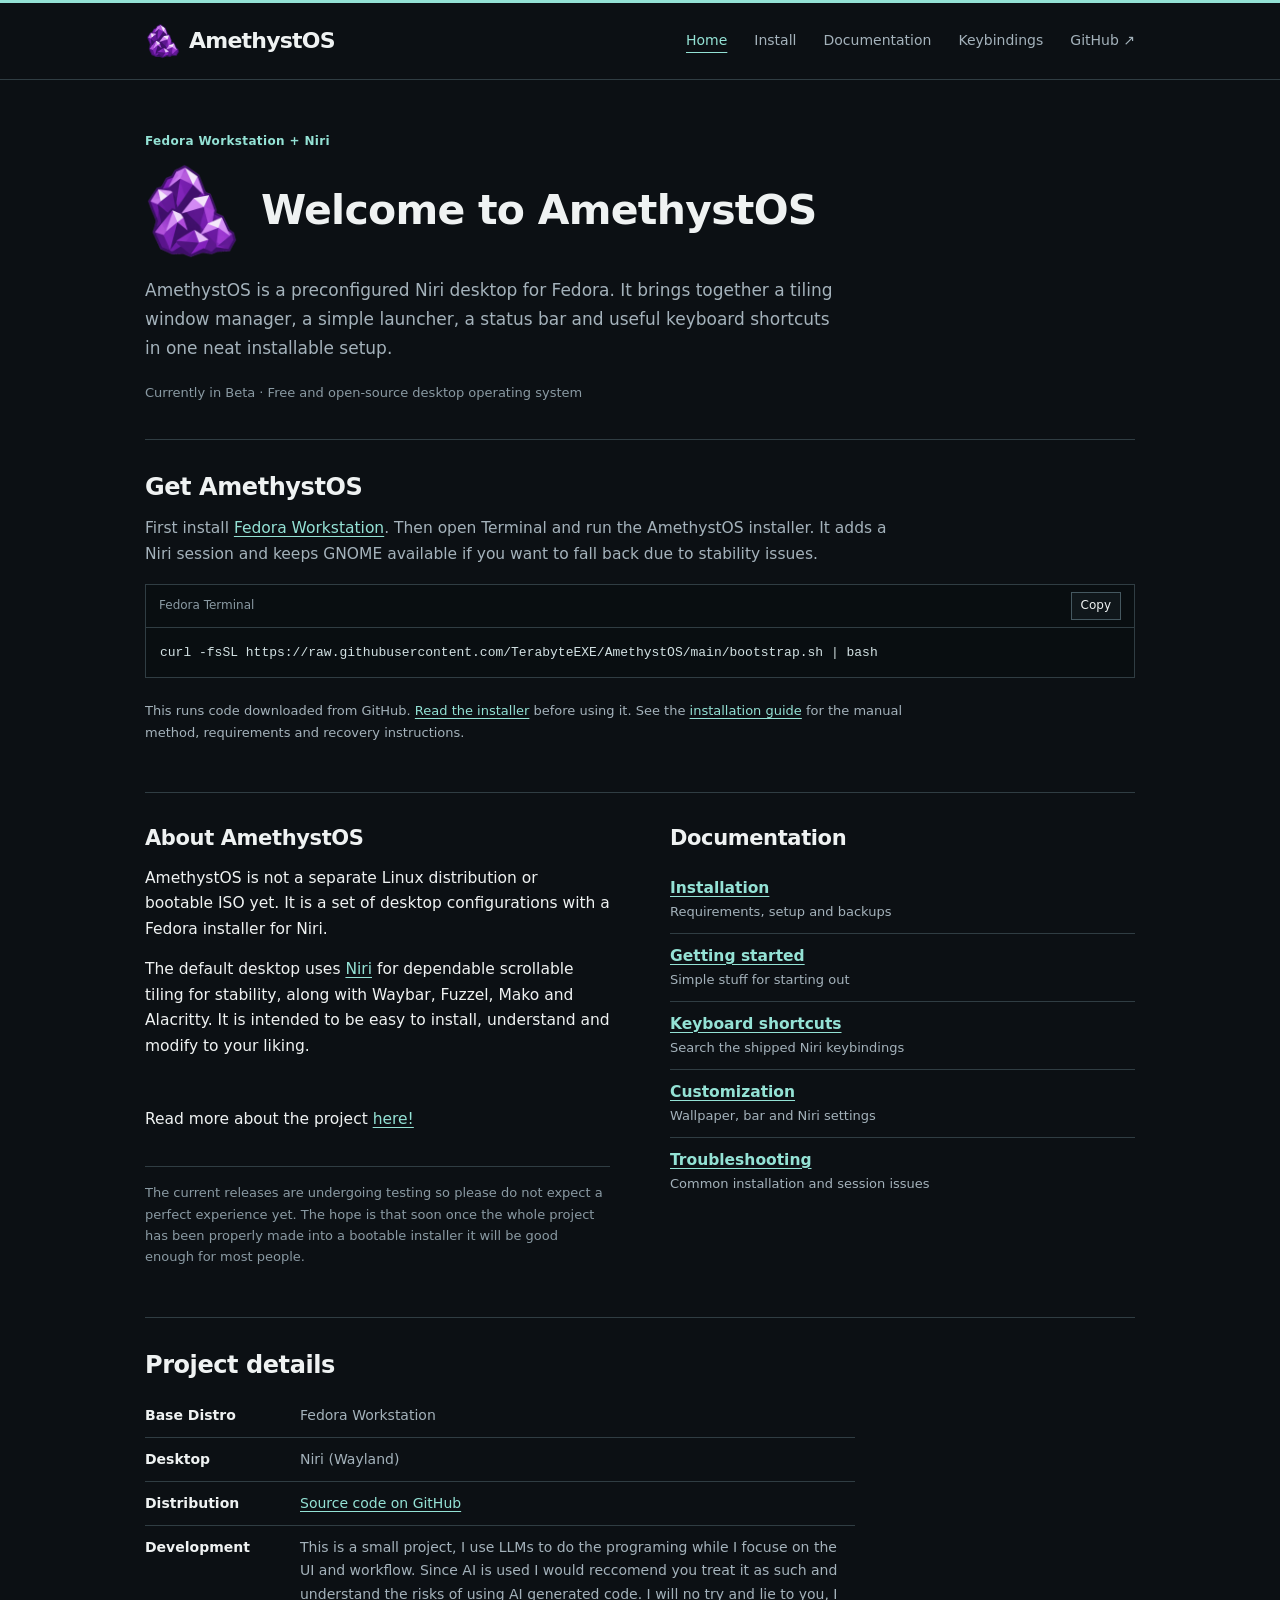
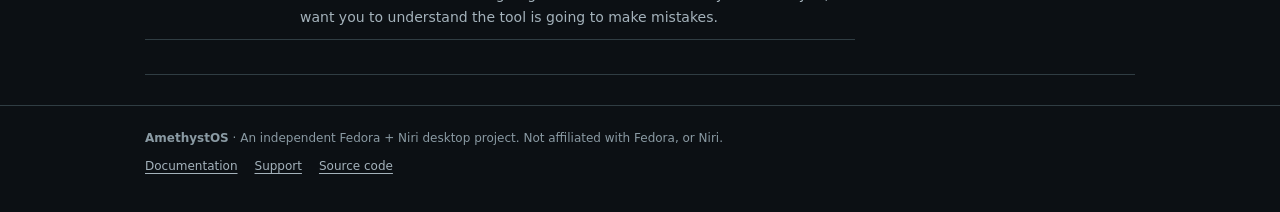
==== commit 1d517209: "fixed test" ====
--- a/index.html
+++ b/index.html
@@ -19,6 +19,7 @@
       <p class="lead">AmethystOS is a preconfigured Niri desktop for Fedora. It brings together a tiling window manager, a simple launcher, a status bar and useful keyboard shortcuts in one neat installable setup.</p>
       <p class="project-meta">Currently in Beta · Free and open-source desktop operating system</p>
     </section>
+
     <section class="home-section" aria-labelledby="install-heading">
       <h2 id="install-heading">Get AmethystOS</h2>
       <p>First install <a href="https://fedoraproject.org/workstation/">Fedora Workstation</a>. Then open Terminal and run the AmethystOS installer. It adds a Niri session and keeps GNOME available if you want to fall back due to stability issues.</p>
@@ -35,6 +36,7 @@
         <p>AmethystOS is not a separate Linux distribution or bootable ISO yet. It is a set of desktop configurations with a Fedora installer for Niri.</p>
         <p>The default desktop uses <a href="https://github.com/YaLTeR/niri">Niri</a> for dependable scrollable tiling for stability, along with Waybar, Fuzzel, Mako and Alacritty. It is intended to be easy to install, understand and modify to your liking.</p>
         <p class="home-section">Read more about the project <a href="about.html">here!</a></p>
+        <p class="home-note">The current releases are undergoing testing so please do not expect a perfect experience yet. The hope is that soon once the whole project has been properly made into a bootable installer it will be good enough for most people.</p>
       </div>
       <div>
         <h2>Documentation</h2>
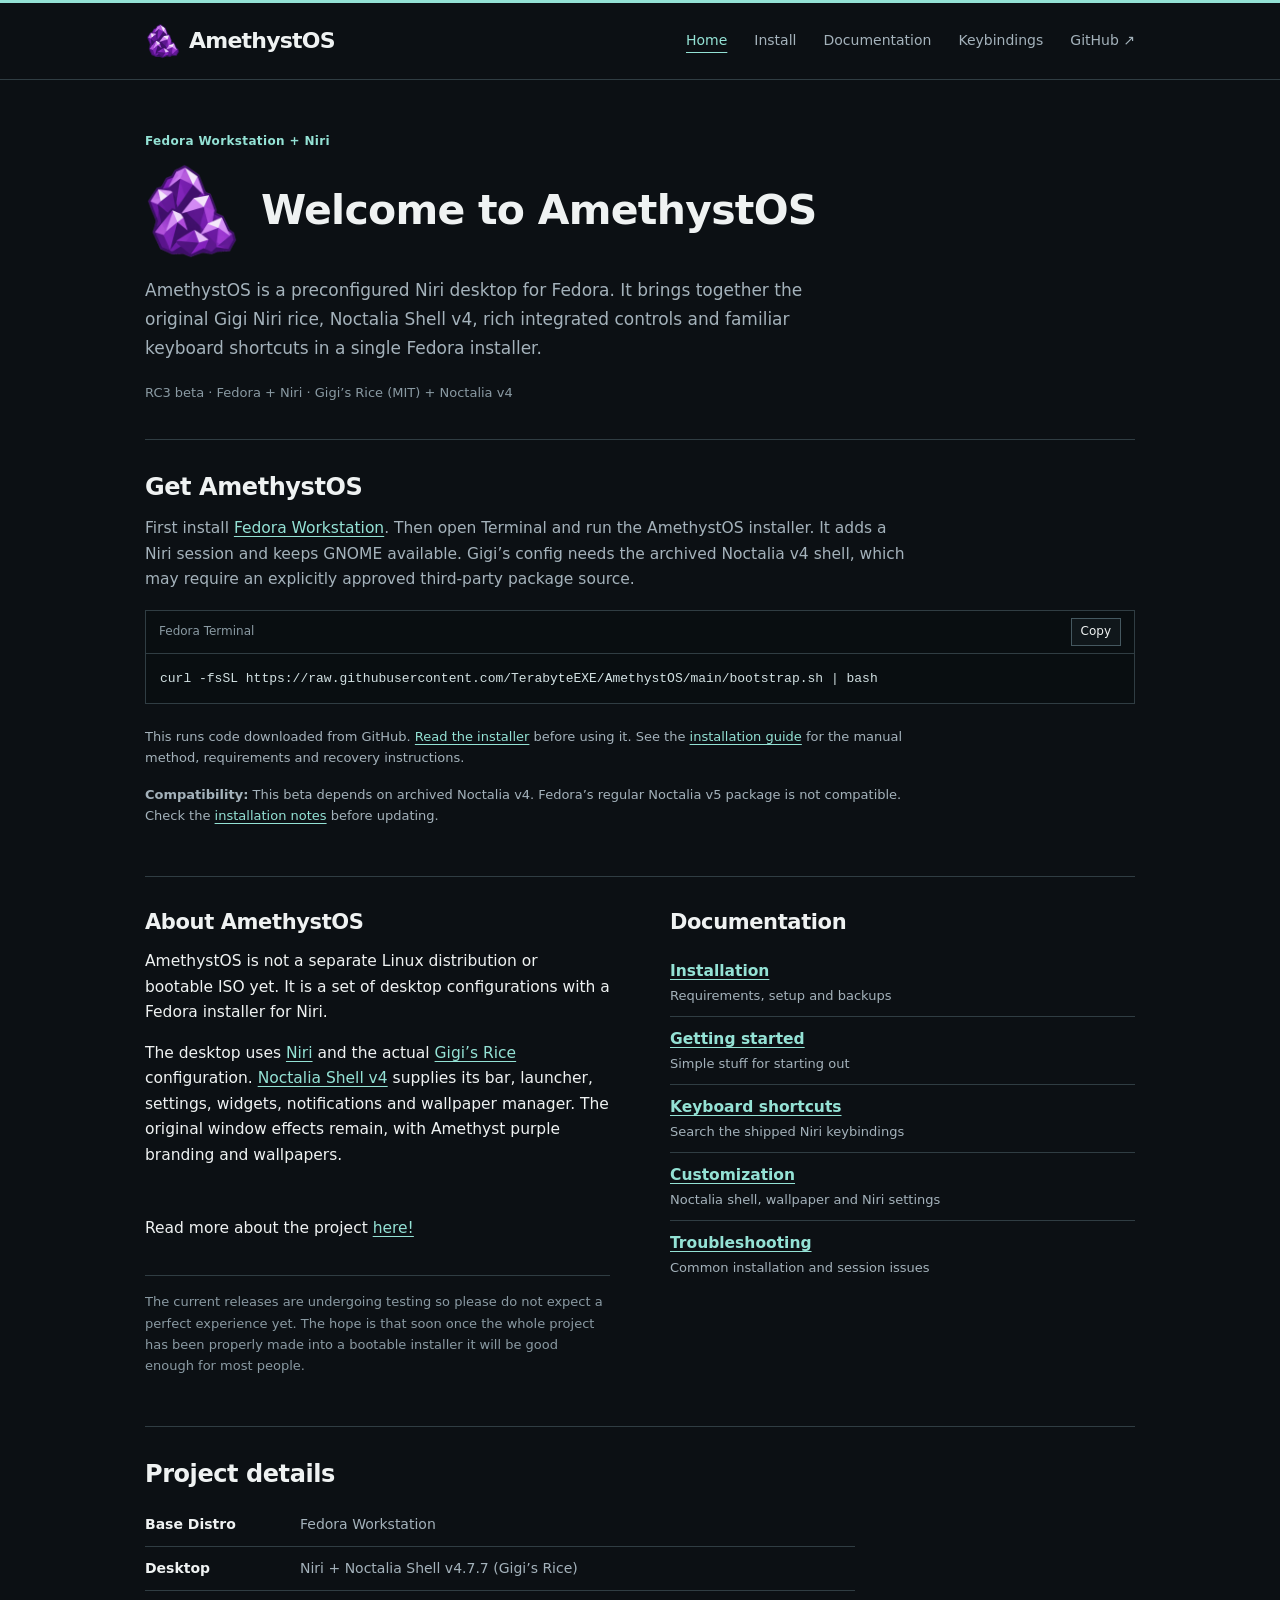
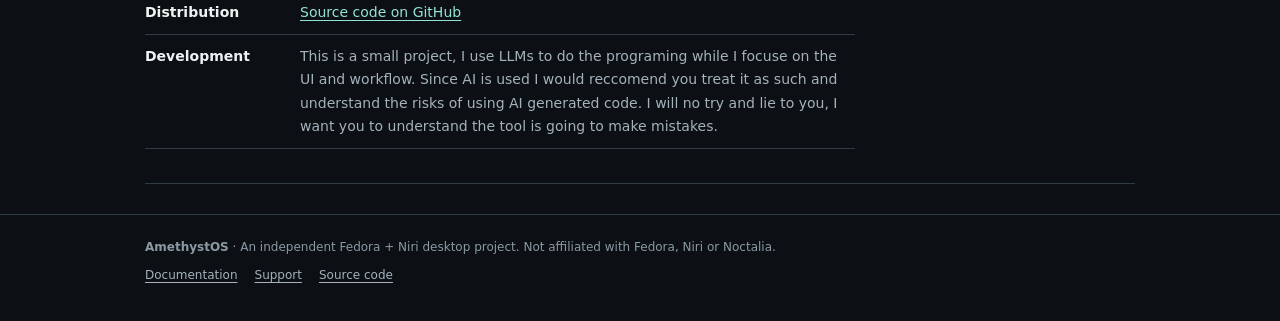
==== commit 0433a032: "added noctalia" ====
--- a/index.html
+++ b/index.html
@@ -16,25 +16,25 @@
         <img class="home-mark" src="assets/branding/amethyst-logo.png" alt="AmethystOS purple crystal logo" width="94" height="98">
         <h1 id="welcome">Welcome to AmethystOS</h1>
       </div>
-      <p class="lead">AmethystOS is a preconfigured Niri desktop for Fedora. It brings together a tiling window manager, a simple launcher, a status bar and useful keyboard shortcuts in one neat installable setup.</p>
-      <p class="project-meta">Currently in Beta · Free and open-source desktop operating system</p>
+      <p class="lead">AmethystOS is a preconfigured Niri desktop for Fedora. It brings together the original Gigi Niri rice, Noctalia Shell v4, rich integrated controls and familiar keyboard shortcuts in a single Fedora installer.</p>
+      <p class="project-meta">RC3 beta · Fedora + Niri · Gigi’s Rice (MIT) + Noctalia v4</p>
     </section>
 
     <section class="home-section" aria-labelledby="install-heading">
       <h2 id="install-heading">Get AmethystOS</h2>
-      <p>First install <a href="https://fedoraproject.org/workstation/">Fedora Workstation</a>. Then open Terminal and run the AmethystOS installer. It adds a Niri session and keeps GNOME available if you want to fall back due to stability issues.</p>
+      <p>First install <a href="https://fedoraproject.org/workstation/">Fedora Workstation</a>. Then open Terminal and run the AmethystOS installer. It adds a Niri session and keeps GNOME available. Gigi’s config needs the archived Noctalia v4 shell, which may require an explicitly approved third-party package source.</p>
       <div class="code-box">
         <div class="code-head"><span>Fedora Terminal</span><button type="button" class="copy-btn" data-copy="install-command" aria-label="Copy AmethystOS install command">Copy</button></div>
         <pre id="install-command"><code>curl -fsSL https://raw.githubusercontent.com/TerabyteEXE/AmethystOS/main/bootstrap.sh | bash</code></pre>
       </div>
       <p class="home-note">This runs code downloaded from GitHub. <a href="https://github.com/TerabyteEXE/AmethystOS/blob/main/bootstrap.sh">Read the installer</a> before using it. See the <a href="install.html">installation guide</a> for the manual method, requirements and recovery instructions.</p>
-    </section>
+    <p class="home-note"><strong>Compatibility:</strong> This beta depends on archived Noctalia v4. Fedora’s regular Noctalia v5 package is not compatible. Check the <a href="install.html">installation notes</a> before updating.</p></section>
 
     <section class="home-section home-columns" aria-label="Project information and documentation">
       <div>
         <h2>About AmethystOS</h2>
         <p>AmethystOS is not a separate Linux distribution or bootable ISO yet. It is a set of desktop configurations with a Fedora installer for Niri.</p>
-        <p>The default desktop uses <a href="https://github.com/YaLTeR/niri">Niri</a> for dependable scrollable tiling for stability, along with Waybar, Fuzzel, Mako and Alacritty. It is intended to be easy to install, understand and modify to your liking.</p>
+        <p>The desktop uses <a href="https://github.com/YaLTeR/niri">Niri</a> and the actual <a href="https://github.com/deadduck-09/gigis-rice">Gigi’s Rice</a> configuration. <a href="https://docs.noctalia.dev/noctalia-shell-legacy/getting-started/installation/">Noctalia Shell v4</a> supplies its bar, launcher, settings, widgets, notifications and wallpaper manager. The original window effects remain, with Amethyst purple branding and wallpapers.</p>
         <p class="home-section">Read more about the project <a href="about.html">here!</a></p>
         <p class="home-note">The current releases are undergoing testing so please do not expect a perfect experience yet. The hope is that soon once the whole project has been properly made into a bootable installer it will be good enough for most people.</p>
       </div>
@@ -44,7 +44,7 @@
           <li><a href="install.html">Installation</a><span class="detail">Requirements, setup and backups</span></li>
           <li><a href="wiki/index.html">Getting started</a><span class="detail">Simple stuff for starting out</span></li>
           <li><a href="wiki/keybinds.html">Keyboard shortcuts</a><span class="detail">Search the shipped Niri keybindings</span></li>
-          <li><a href="wiki/customization.html">Customization</a><span class="detail">Wallpaper, bar and Niri settings</span></li>
+          <li><a href="wiki/customization.html">Customization</a><span class="detail">Noctalia shell, wallpaper and Niri settings</span></li>
           <li><a href="wiki/troubleshooting.html">Troubleshooting</a><span class="detail">Common installation and session issues</span></li>
         </ul>
       </div>
@@ -55,7 +55,7 @@
       <table class="facts">
         <tbody>
           <tr><th scope="row">Base Distro</th><td>Fedora Workstation</td></tr>
-          <tr><th scope="row">Desktop</th><td>Niri (Wayland)</td></tr>
+          <tr><th scope="row">Desktop</th><td>Niri + Noctalia Shell v4.7.7 (Gigi’s Rice)</td></tr>
           <tr><th scope="row">Distribution</th><td><a href="https://github.com/TerabyteEXE/AmethystOS">Source code on GitHub</a></td></tr>
           <tr><th scope="row">Development</th><td>This is a small project, I use LLMs to do the programing while I focuse on the UI and workflow. Since AI is used I would reccomend you treat it as such and understand the risks of using AI generated code. I will no try and lie to you, I want you to understand the tool is going to make mistakes.</td></tr>
         </tbody>
@@ -64,6 +64,6 @@
 </div>
 </main>
 <footer class="footer"><div class="wrap footer-inner"><div>
-<p><strong>AmethystOS</strong> · An independent Fedora + Niri desktop project. Not affiliated with Fedora, or Niri.</p>
+<p><strong>AmethystOS</strong> · An independent Fedora + Niri desktop project. Not affiliated with Fedora, Niri or Noctalia.</p>
 <div class="footer-links"><a href="wiki/index.html">Documentation</a><a href="wiki/troubleshooting.html">Support</a><a href="https://github.com/TerabyteEXE/AmethystOS">Source code</a></div>
 </div></footer></body></html>
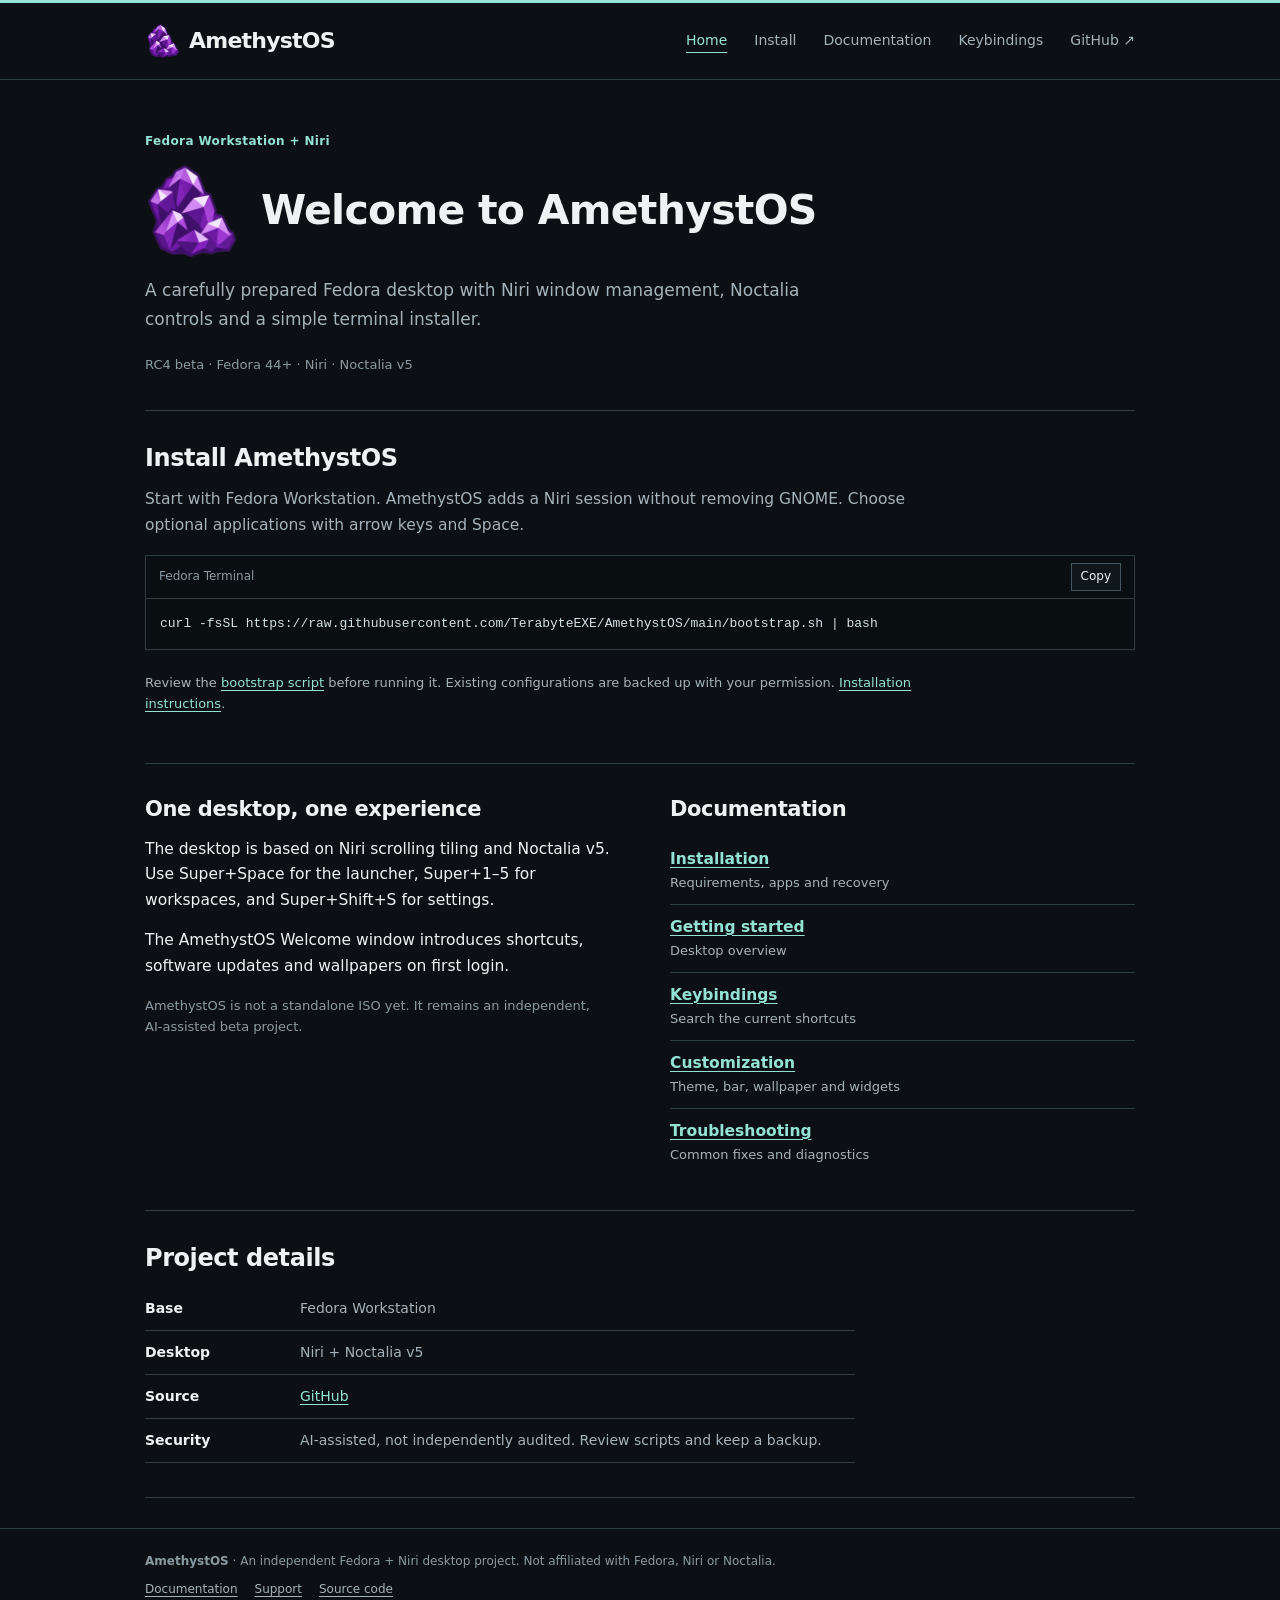
==== commit 3b0393c7: "updated for Noctilia V5" ====
--- a/index.html
+++ b/index.html
@@ -10,59 +10,18 @@
 <button class="nav-toggle" type="button" data-nav-toggle aria-expanded="false" aria-controls="site-nav">Menu</button>
 <nav id="site-nav" class="navlinks" data-navlinks aria-label="Main navigation"><a href="index.html" aria-current="page">Home</a><a href="install.html">Install</a><a href="wiki/index.html">Documentation</a><a href="wiki/keybinds.html">Keybindings</a><a class="nav-github" href="https://github.com/TerabyteEXE/AmethystOS" target="_blank" rel="noopener noreferrer">GitHub ↗</a></nav>
 </div></header><main id="content"><div class="wrap">
-<section class="home-intro" aria-labelledby="welcome">
-      <p class="eyebrow">Fedora Workstation + Niri</p>
-      <div class="home-heading">
-        <img class="home-mark" src="assets/branding/amethyst-logo.png" alt="AmethystOS purple crystal logo" width="94" height="98">
-        <h1 id="welcome">Welcome to AmethystOS</h1>
-      </div>
-      <p class="lead">AmethystOS is a preconfigured Niri desktop for Fedora. It brings together the original Gigi Niri rice, Noctalia Shell v4, rich integrated controls and familiar keyboard shortcuts in a single Fedora installer.</p>
-      <p class="project-meta">RC3 beta · Fedora + Niri · Gigi’s Rice (MIT) + Noctalia v4</p>
-    </section>
-
-    <section class="home-section" aria-labelledby="install-heading">
-      <h2 id="install-heading">Get AmethystOS</h2>
-      <p>First install <a href="https://fedoraproject.org/workstation/">Fedora Workstation</a>. Then open Terminal and run the AmethystOS installer. It adds a Niri session and keeps GNOME available. Gigi’s config needs the archived Noctalia v4 shell, which may require an explicitly approved third-party package source.</p>
-      <div class="code-box">
-        <div class="code-head"><span>Fedora Terminal</span><button type="button" class="copy-btn" data-copy="install-command" aria-label="Copy AmethystOS install command">Copy</button></div>
-        <pre id="install-command"><code>curl -fsSL https://raw.githubusercontent.com/TerabyteEXE/AmethystOS/main/bootstrap.sh | bash</code></pre>
-      </div>
-      <p class="home-note">This runs code downloaded from GitHub. <a href="https://github.com/TerabyteEXE/AmethystOS/blob/main/bootstrap.sh">Read the installer</a> before using it. See the <a href="install.html">installation guide</a> for the manual method, requirements and recovery instructions.</p>
-    <p class="home-note"><strong>Compatibility:</strong> This beta depends on archived Noctalia v4. Fedora’s regular Noctalia v5 package is not compatible. Check the <a href="install.html">installation notes</a> before updating.</p></section>
-
-    <section class="home-section home-columns" aria-label="Project information and documentation">
-      <div>
-        <h2>About AmethystOS</h2>
-        <p>AmethystOS is not a separate Linux distribution or bootable ISO yet. It is a set of desktop configurations with a Fedora installer for Niri.</p>
-        <p>The desktop uses <a href="https://github.com/YaLTeR/niri">Niri</a> and the actual <a href="https://github.com/deadduck-09/gigis-rice">Gigi’s Rice</a> configuration. <a href="https://docs.noctalia.dev/noctalia-shell-legacy/getting-started/installation/">Noctalia Shell v4</a> supplies its bar, launcher, settings, widgets, notifications and wallpaper manager. The original window effects remain, with Amethyst purple branding and wallpapers.</p>
-        <p class="home-section">Read more about the project <a href="about.html">here!</a></p>
-        <p class="home-note">The current releases are undergoing testing so please do not expect a perfect experience yet. The hope is that soon once the whole project has been properly made into a bootable installer it will be good enough for most people.</p>
-      </div>
-      <div>
-        <h2>Documentation</h2>
-        <ul class="plain-list">
-          <li><a href="install.html">Installation</a><span class="detail">Requirements, setup and backups</span></li>
-          <li><a href="wiki/index.html">Getting started</a><span class="detail">Simple stuff for starting out</span></li>
-          <li><a href="wiki/keybinds.html">Keyboard shortcuts</a><span class="detail">Search the shipped Niri keybindings</span></li>
-          <li><a href="wiki/customization.html">Customization</a><span class="detail">Noctalia shell, wallpaper and Niri settings</span></li>
-          <li><a href="wiki/troubleshooting.html">Troubleshooting</a><span class="detail">Common installation and session issues</span></li>
-        </ul>
-      </div>
-    </section>
-
-    <section class="home-section" aria-labelledby="details-heading">
-      <h2 id="details-heading">Project details</h2>
-      <table class="facts">
-        <tbody>
-          <tr><th scope="row">Base Distro</th><td>Fedora Workstation</td></tr>
-          <tr><th scope="row">Desktop</th><td>Niri + Noctalia Shell v4.7.7 (Gigi’s Rice)</td></tr>
-          <tr><th scope="row">Distribution</th><td><a href="https://github.com/TerabyteEXE/AmethystOS">Source code on GitHub</a></td></tr>
-          <tr><th scope="row">Development</th><td>This is a small project, I use LLMs to do the programing while I focuse on the UI and workflow. Since AI is used I would reccomend you treat it as such and understand the risks of using AI generated code. I will no try and lie to you, I want you to understand the tool is going to make mistakes.</td></tr>
-        </tbody>
-      </table>
-    </section>
-</div>
-</main>
+<section class="home-intro" aria-labelledby="welcome"><p class="eyebrow">Fedora Workstation + Niri</p>
+<div class="home-heading"><img class="home-mark" src="assets/branding/amethyst-logo.png" alt="AmethystOS crystal logo" width="94" height="98"><h1 id="welcome">Welcome to AmethystOS</h1></div>
+<p class="lead">A carefully prepared Fedora desktop with Niri window management, Noctalia controls and a simple terminal installer.</p><p class="project-meta">RC4 beta · Fedora 44+ · Niri · Noctalia v5</p></section>
+<section class="home-section" aria-labelledby="install-heading"><h2 id="install-heading">Install AmethystOS</h2>
+<p>Start with Fedora Workstation. AmethystOS adds a Niri session without removing GNOME. Choose optional applications with arrow keys and Space.</p>
+<div class="code-box"><div class="code-head"><span>Fedora Terminal</span><button type="button" class="copy-btn" data-copy="install-command">Copy</button></div><pre id="install-command"><code>curl -fsSL https://raw.githubusercontent.com/TerabyteEXE/AmethystOS/main/bootstrap.sh | bash</code></pre></div>
+<p class="home-note">Review the <a href="https://github.com/TerabyteEXE/AmethystOS/blob/main/bootstrap.sh">bootstrap script</a> before running it. Existing configurations are backed up with your permission. <a href="install.html">Installation instructions</a>.</p></section>
+<section class="home-section home-columns"><div><h2>One desktop, one experience</h2><p>The desktop is based on Niri scrolling tiling and Noctalia v5. Use Super+Space for the launcher, Super+1–5 for workspaces, and Super+Shift+S for settings.</p>
+<p>The AmethystOS Welcome window introduces shortcuts, software updates and wallpapers on first login.</p><p class="home-note">AmethystOS is not a standalone ISO yet. It remains an independent, AI-assisted beta project.</p></div>
+<div><h2>Documentation</h2><ul class="plain-list"><li><a href="install.html">Installation</a><span class="detail">Requirements, apps and recovery</span></li><li><a href="wiki/index.html">Getting started</a><span class="detail">Desktop overview</span></li><li><a href="wiki/keybinds.html">Keybindings</a><span class="detail">Search the current shortcuts</span></li><li><a href="wiki/customization.html">Customization</a><span class="detail">Theme, bar, wallpaper and widgets</span></li><li><a href="wiki/troubleshooting.html">Troubleshooting</a><span class="detail">Common fixes and diagnostics</span></li></ul></div></section>
+<section class="home-section"><h2>Project details</h2><table class="facts"><tbody><tr><th scope="row">Base</th><td>Fedora Workstation</td></tr><tr><th scope="row">Desktop</th><td>Niri + Noctalia v5</td></tr><tr><th scope="row">Source</th><td><a href="https://github.com/TerabyteEXE/AmethystOS">GitHub</a></td></tr><tr><th scope="row">Security</th><td>AI-assisted, not independently audited. Review scripts and keep a backup.</td></tr></tbody></table></section>
+</div></main>
 <footer class="footer"><div class="wrap footer-inner"><div>
 <p><strong>AmethystOS</strong> · An independent Fedora + Niri desktop project. Not affiliated with Fedora, Niri or Noctalia.</p>
 <div class="footer-links"><a href="wiki/index.html">Documentation</a><a href="wiki/troubleshooting.html">Support</a><a href="https://github.com/TerabyteEXE/AmethystOS">Source code</a></div>
